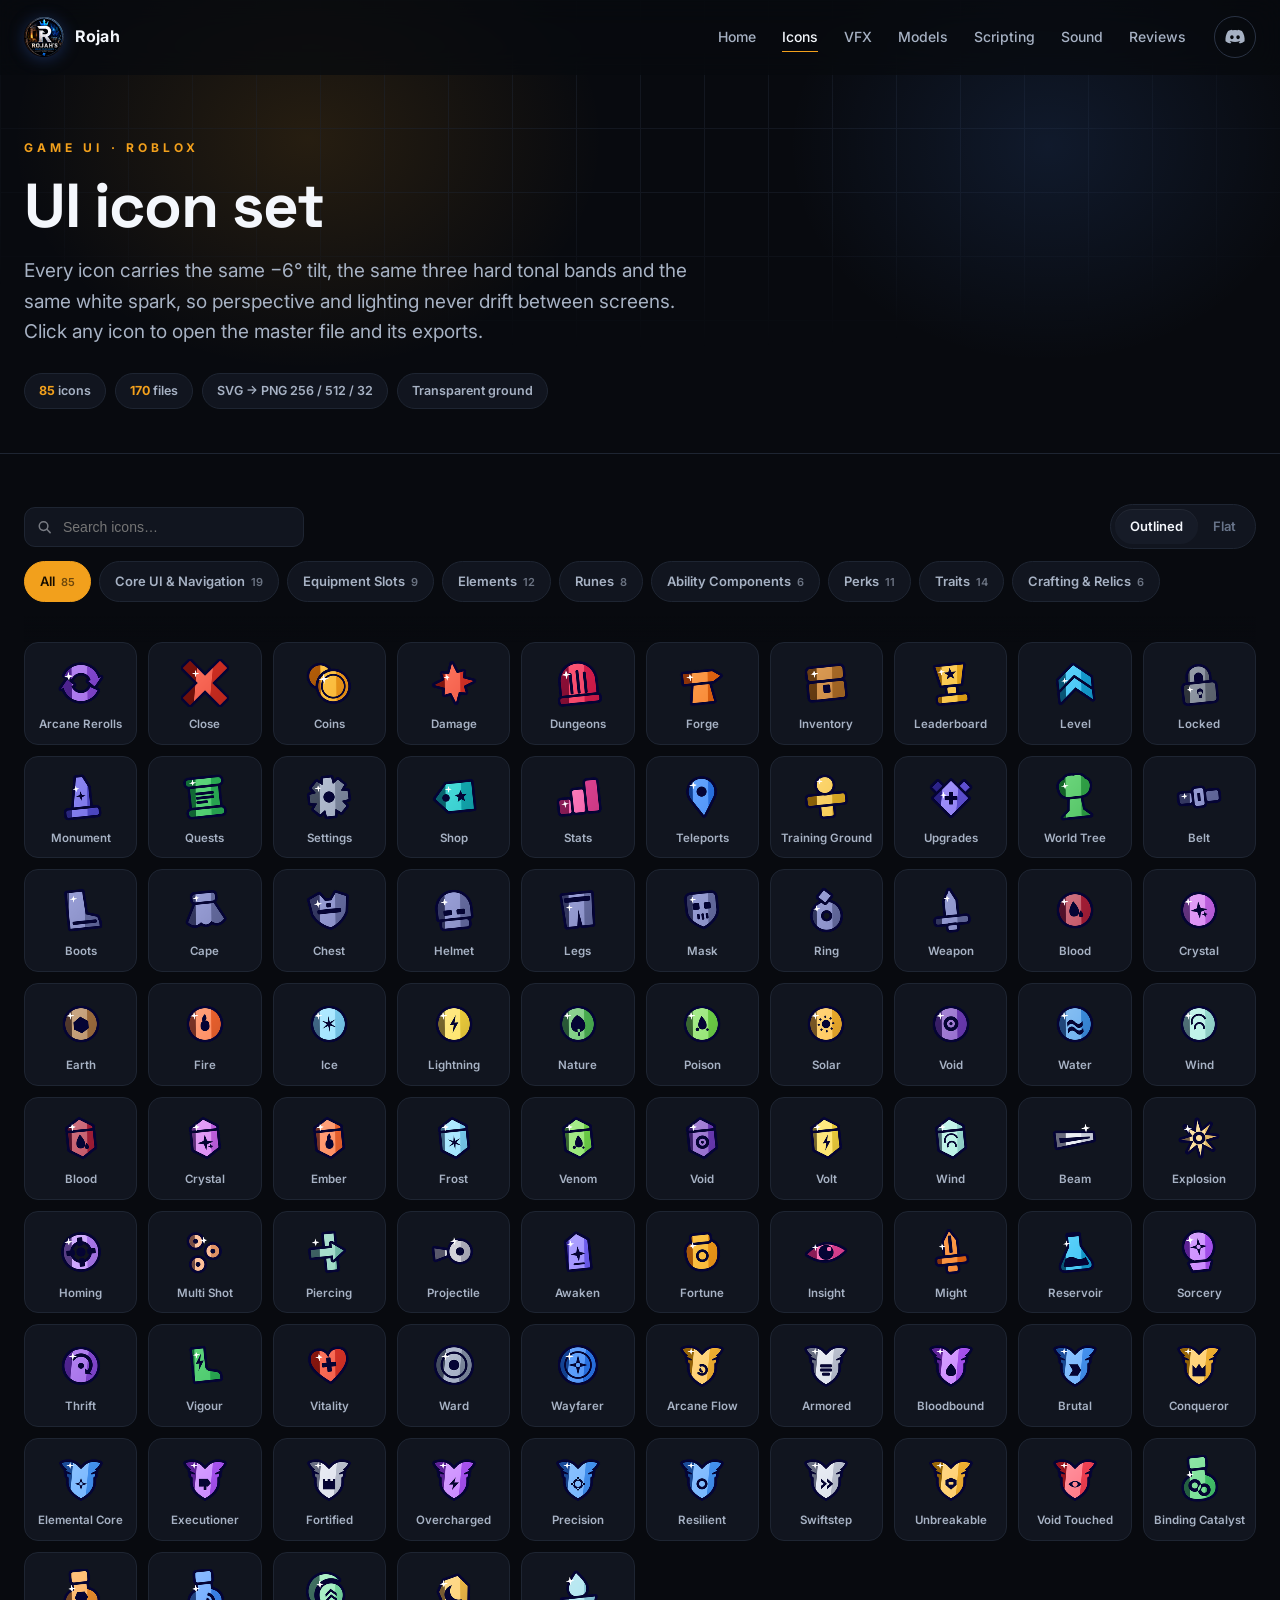
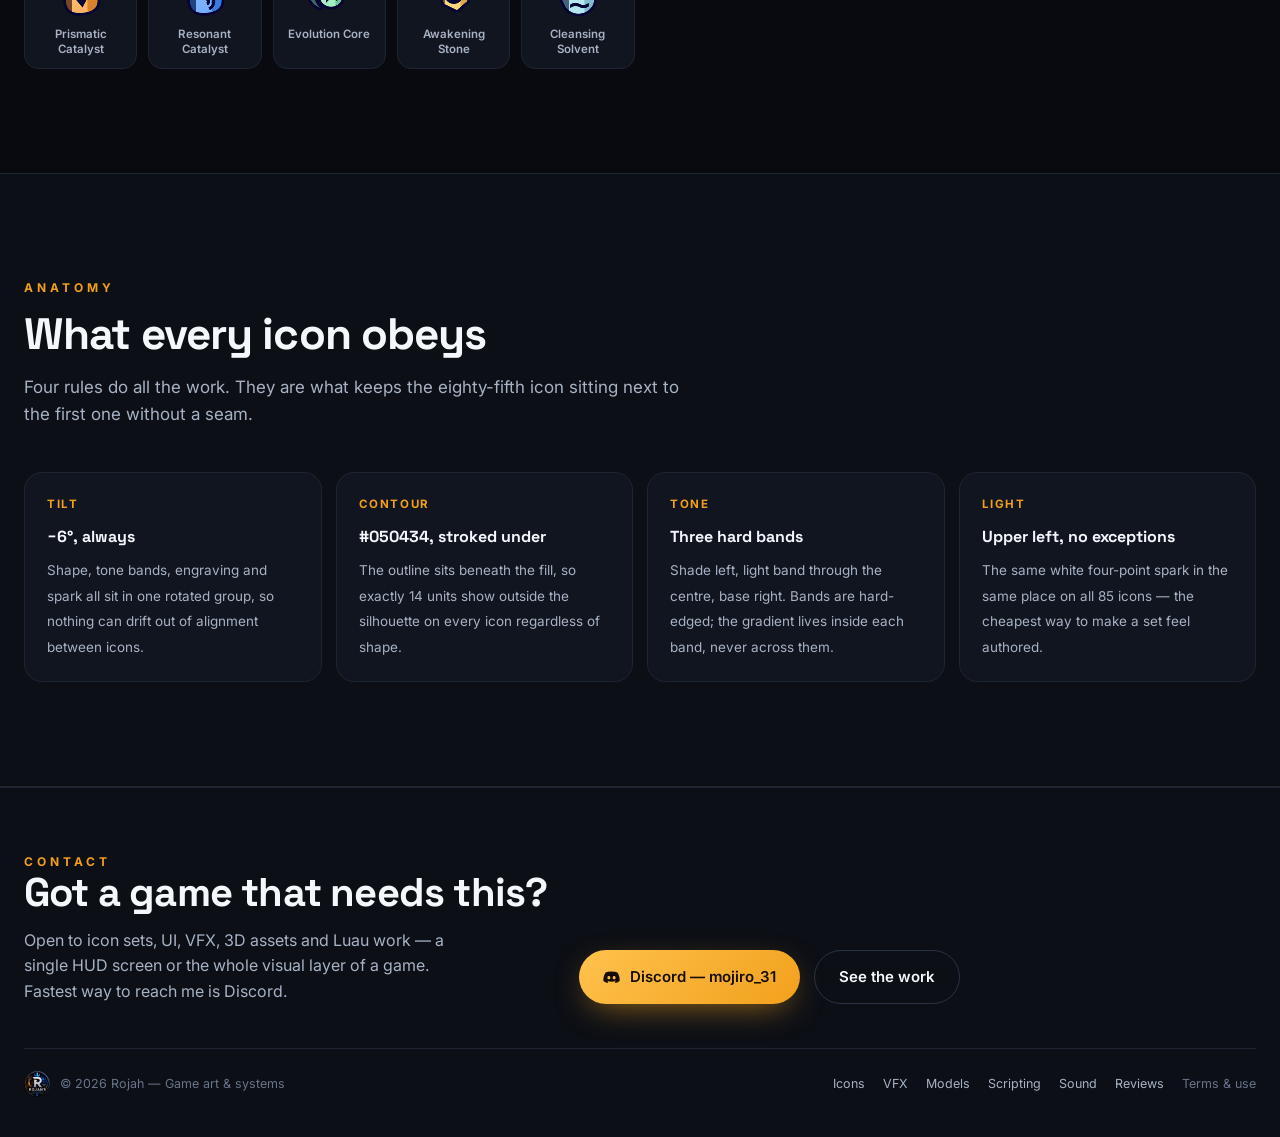
==== icons.html @ 3797b139 "Portfolio site: icons, sound, VFX/models/scripting, reviews, terms" ====
<!doctype html>
<html lang="en">
<head>
<meta charset="utf-8">
<meta name="viewport" content="width=device-width,initial-scale=1">
<title>UI icon set — Rojah</title>
<meta name="description" content="85 game UI icons in one visual language: 8 categories, Outlined and Flat variants, vector masters and PNG exports.">
<meta property="og:title" content="UI icon set — Rojah">
<meta property="og:description" content="85 game UI icons in one visual language: 8 categories, Outlined and Flat variants, vector masters and PNG exports.">
<meta property="og:image" content="assets/og.png">
<link rel="icon" href="favicon.png">
<link rel="preconnect" href="https://fonts.googleapis.com">
<link rel="preconnect" href="https://fonts.gstatic.com" crossorigin>
<link href="https://fonts.googleapis.com/css2?family=Space+Grotesk:wght@500;700&family=Inter:wght@400;500;600;700&display=swap" rel="stylesheet">
<link rel="stylesheet" href="css/style.css">
</head>
<body>
<a class="skip" href="#main">Skip to content</a>
<nav class="nav" id="nav">
  <div class="wrap">
    <a class="brand" href="index.html"><span class="mk"><img src="assets/brand-sm.png" alt="" draggable="false"></span> Rojah</a>
    <div class="navlinks"><a href="index.html">Home</a><a href="icons.html" class=on>Icons</a><a href="vfx.html">VFX</a><a href="models.html">Models</a><a href="scripting.html">Scripting</a><a href="sounds.html">Sound</a><a href="reviews.html">Reviews</a></div>
    <button class="navcta dsc" data-copy="mojiro_31" data-tip="Add me on Discord — mojiro_31"
      aria-label="Add me on Discord, opens instructions"><svg viewBox="0 0 24 24" fill="currentColor" aria-hidden="true"><path d="M20.3 4.9A19 19 0 0 0 15.6 3.4l-.2.4a17.6 17.6 0 0 0-6.7 0l-.3-.4A19 19 0 0 0 3.7 4.9C1 9 .3 13 .6 17a19.2 19.2 0 0 0 5.8 2.9l1.2-1.9a12.4 12.4 0 0 1-1.9-.9l.5-.4a13.7 13.7 0 0 0 11.7 0l.5.4a12.4 12.4 0 0 1-2 .9l1.3 1.9a19.1 19.1 0 0 0 5.8-2.9c.4-4.7-.7-8.6-3.2-12.1ZM8.3 14.6c-1.1 0-2.1-1-2.1-2.3s.9-2.3 2.1-2.3c1.2 0 2.1 1 2.1 2.3s-.9 2.3-2.1 2.3Zm7.4 0c-1.2 0-2.1-1-2.1-2.3s.9-2.3 2.1-2.3 2.1 1 2.1 2.3-.9 2.3-2.1 2.3Z"/></svg></button>
  </div>
</nav>
<main id="main">

<header class="pagehead">
  <div class="gridlines"></div>
  <div class="wrap">
    <div class="eyebrow">Game UI · Roblox</div>
    <h1>UI icon set</h1>
    <p class="lede">Every icon carries the same −6° tilt, the same three hard tonal bands and the same
      white spark, so perspective and lighting never drift between screens. Click any icon to open the
      master file and its exports.</p>
    <div class="pills">
      <span><b>85</b> icons</span><span><b>170</b> files</span><span>SVG → PNG 256 / 512 / 32</span>
      <span>Transparent ground</span>
    </div>
  </div>
</header>

<section style="padding-top:34px">
  <div class="wrap">
    <div class="toolbar">
      <div class="tbtop">
        <div class="search">
          <svg width="15" height="15" viewBox="0 0 16 16" fill="none"><circle cx="7" cy="7" r="4.6" stroke="currentColor" stroke-width="1.6"/><path d="M10.5 10.5 14 14" stroke="currentColor" stroke-width="1.6" stroke-linecap="round"/></svg>
          <input id="q" type="search" placeholder="Search icons…" autocomplete="off">
        </div>
        <div class="seg">
          <button data-v="Outlined" class="on">Outlined</button>
          <button data-v="Flat">Flat</button>
        </div>
      </div>
      <div class="chips" id="chips"></div>
    </div>
    <div class="grid" id="grid"></div>
    <div class="empty" id="empty" hidden>Nothing matches that search.</div>
  </div>
</section>

<section style="background:var(--bg-2);border-block:1px solid var(--line)">
  <div class="wrap">
    <div class="sechead reveal">
      <div class="eyebrow">Anatomy</div>
      <h2>What every icon obeys</h2>
      <p>Four rules do all the work. They are what keeps the eighty-fifth icon sitting next to the first
        one without a seam.</p>
    </div>
    <div class="rules reveal" style="grid-template-columns:repeat(4,1fr)">
        <div class="rule"><u>Tilt</u><b>−6°, always</b><span>Shape, tone bands, engraving and spark all sit in one rotated group, so nothing can drift out of alignment between icons.</span></div>
        <div class="rule"><u>Contour</u><b>#050434, stroked under</b><span>The outline sits beneath the fill, so exactly 14 units show outside the silhouette on every icon regardless of shape.</span></div>
        <div class="rule"><u>Tone</u><b>Three hard bands</b><span>Shade left, light band through the centre, base right. Bands are hard-edged; the gradient lives inside each band, never across them.</span></div>
        <div class="rule"><u>Light</u><b>Upper left, no exceptions</b><span>The same white four-point spark in the same place on all 85 icons — the cheapest way to make a set feel authored.</span></div>
      </div>
    </div>
  </div>
</section>
<div class="modal" id="modal">
  <div class="veil" data-close></div>
  <div class="card" id="card"></div>
</div>
</main>
<footer id="contact">
  <div class="wrap">
    <div class="fgrid">
      <div>
        <div class="eyebrow">Contact</div>
        <h2>Got a game that needs this?</h2>
        <p>Open to icon sets, UI, VFX, 3D assets and Luau work — a single HUD screen or the whole
          visual layer of a game. Fastest way to reach me is Discord.</p>
      </div>
      <div class="cta" style="margin:0">
        <button class="btn btn-primary" data-copy="mojiro_31">
          <svg width="17" height="17" viewBox="0 0 24 24" fill="currentColor"><path d="M20.3 4.9A19 19 0 0 0 15.6 3.4l-.2.4a17.6 17.6 0 0 0-6.7 0l-.3-.4A19 19 0 0 0 3.7 4.9C1 9 .3 13 .6 17a19.2 19.2 0 0 0 5.8 2.9l1.2-1.9a12.4 12.4 0 0 1-1.9-.9l.5-.4a13.7 13.7 0 0 0 11.7 0l.5.4a12.4 12.4 0 0 1-2 .9l1.3 1.9a19.1 19.1 0 0 0 5.8-2.9c.4-4.7-.7-8.6-3.2-12.1ZM8.3 14.6c-1.1 0-2.1-1-2.1-2.3s.9-2.3 2.1-2.3c1.2 0 2.1 1 2.1 2.3s-.9 2.3-2.1 2.3Zm7.4 0c-1.2 0-2.1-1-2.1-2.3s.9-2.3 2.1-2.3 2.1 1 2.1 2.3-.9 2.3-2.1 2.3Z"/></svg>
          Discord — mojiro_31</button>
        <a class="btn btn-ghost" href="index.html#work">See the work</a>
      </div>
    </div>
    <div class="fine">
      <span class="fmark"><img src="assets/brand-sm.png" alt="" draggable="false">© 2026 Rojah — Game art &amp; systems</span>
      <span class="flinks">
        <a href="icons.html">Icons</a>
        <a href="vfx.html">VFX</a>
        <a href="models.html">Models</a>
        <a href="scripting.html">Scripting</a>
        <a href="sounds.html">Sound</a>
        <a href="reviews.html">Reviews</a>
        <a href="terms.html">Terms &amp; use</a>
      </span>
    </div>
  </div>
</footer>
<div class="modal" id="dsmodal">
  <div class="veil" data-dsclose></div>
  <div class="card ds">
    <button class="x" data-dsclose aria-label="Close">
      <svg width="13" height="13" viewBox="0 0 14 14"><path d="M1 1l12 12M13 1L1 13" stroke="currentColor" stroke-width="1.8" stroke-linecap="round"/></svg>
    </button>
    <div class="dsbody">
      <div class="dshead">
        <span class="dsmark"><svg viewBox="0 0 24 24" fill="currentColor" aria-hidden="true"><path d="M20.3 4.9A19 19 0 0 0 15.6 3.4l-.2.4a17.6 17.6 0 0 0-6.7 0l-.3-.4A19 19 0 0 0 3.7 4.9C1 9 .3 13 .6 17a19.2 19.2 0 0 0 5.8 2.9l1.2-1.9a12.4 12.4 0 0 1-1.9-.9l.5-.4a13.7 13.7 0 0 0 11.7 0l.5.4a12.4 12.4 0 0 1-2 .9l1.3 1.9a19.1 19.1 0 0 0 5.8-2.9c.4-4.7-.7-8.6-3.2-12.1ZM8.3 14.6c-1.1 0-2.1-1-2.1-2.3s.9-2.3 2.1-2.3c1.2 0 2.1 1 2.1 2.3s-.9 2.3-2.1 2.3Zm7.4 0c-1.2 0-2.1-1-2.1-2.3s.9-2.3 2.1-2.3 2.1 1 2.1 2.3-.9 2.3-2.1 2.3Z"/></svg></span>
        <div>
          <h3>Add me on Discord</h3>
          <p>Fastest way to reach me. I read messages daily and usually reply the same day.</p>
        </div>
      </div>

      <div class="dstag">
        <span>my tag</span>
        <code>mojiro_31</code>
        <button class="dscopy" data-tagcopy="mojiro_31">Copy</button>
      </div>

      <ol class="dssteps">
        <li><b>Open Discord</b> — the app, or <span class="mono">discord.com</span> in a browser.</li>
        <li>Go to <b>Home → Friends</b> and press the <b>Add Friend</b> button.</li>
        <li>Paste <span class="mono">mojiro_31</span> into the field and send the request.</li>
        <li>Write straight away what you need — one screen, a full icon set, VFX, models or code.
          Reference images and a rough deadline help me answer with a real price.</li>
      </ol>

      <p class="dsnote"><b>On a phone:</b> Discord app → <b>Friends</b> tab → <b>+</b> in the top
        right → <b>Add by username</b> → paste the tag.</p>
      <p class="dsnote">No account? Discord is free — sign up at
        <span class="mono">discord.com</span>, then follow the steps above.</p>
    </div>
  </div>
</div>
<script src="js/build.js"></script>
<script src="js/app.js"></script>
</body>
</html>
---- css/style.css ----
/* Portfolio — game UI, icon systems, audio */
:root{
  --bg:#080A0F; --bg-2:#0C0F16; --panel:#11151F; --panel-2:#161B27;
  --line:#1E2532; --line-2:#2A3344;
  --ink:#F4F7FC; --ink-2:#A7B2C4; --ink-3:#68748A;
  --gold:#F2A01C; --navy:#050434; --blue:#4C8DFF;
  --r:18px; --maxw:1280px;
  --ease:cubic-bezier(.22,.61,.36,1);
}
*{margin:0;padding:0;box-sizing:border-box}
[hidden]{display:none!important}
html{scroll-behavior:smooth;scroll-padding-top:94px}
body{
  background:var(--bg);color:var(--ink);
  font-family:Inter,-apple-system,BlinkMacSystemFont,"Segoe UI",Roboto,sans-serif;
  font-size:16px;line-height:1.6;-webkit-font-smoothing:antialiased;overflow-x:hidden;
}
h1,h2,h3,.display{font-family:"Space Grotesk",Inter,sans-serif;letter-spacing:-.02em;line-height:1.05;font-weight:700}
a{color:inherit;text-decoration:none}
img{display:block;max-width:100%}
button{font:inherit;color:inherit;background:none;border:none;cursor:pointer}
:focus{outline:none}
:focus-visible{outline:2px solid var(--gold);outline-offset:3px}
.wrap{width:min(var(--maxw),calc(100% - 48px));margin-inline:auto}
.skip{position:absolute;left:-9999px;top:0;z-index:200;background:var(--gold);color:#160D00;
  font-weight:700;font-size:14px;padding:12px 20px;border-radius:0 0 12px 0}
.skip:focus{left:0}
.eyebrow{font-size:12px;letter-spacing:.34em;text-transform:uppercase;color:var(--gold);font-weight:700}

/* ---------- nav ---------- */
.nav{position:fixed;inset:0 0 auto;z-index:60;backdrop-filter:blur(14px);
  background:rgba(8,10,15,.72);border-bottom:1px solid transparent;transition:border-color .3s,background .3s}
.nav.stuck{border-bottom-color:var(--line);background:rgba(8,10,15,.9)}
.nav .wrap{display:flex;align-items:center;gap:28px;height:74px}
.brand{display:flex;align-items:center;gap:11px;font-weight:700;letter-spacing:-.01em}
.brand .mk{width:40px;height:40px;display:grid;place-items:center;flex:0 0 auto}
.brand .mk img{width:40px;height:40px;filter:drop-shadow(0 2px 8px rgba(60,120,255,.28))}
.brand{font-size:16px;letter-spacing:.01em}
.navlinks{display:flex;gap:26px;margin-left:auto;font-size:14px;color:var(--ink-2);font-weight:500}
.navlinks a{position:relative;padding:4px 0;transition:color .2s}
.navlinks a:hover{color:var(--ink)}
.navlinks a:after{content:"";position:absolute;left:0;right:100%;bottom:0;height:1.5px;background:var(--gold);transition:right .28s var(--ease)}
.navlinks a:hover:after{right:0}
.navcta{font-size:13px;font-weight:600;padding:9px 16px;border:1px solid var(--line-2);border-radius:999px;
  transition:border-color .25s,background .25s,transform .25s}
.navcta:hover{border-color:var(--gold);background:rgba(242,160,28,.09);transform:translateY(-1px)}

/* ---------- hero ---------- */
.hero{position:relative;padding:156px 0 96px;overflow:hidden}
.hero:before{content:"";position:absolute;left:-10%;top:-30%;width:900px;height:760px;pointer-events:none;
  background:radial-gradient(closest-side,rgba(242,160,28,.15),transparent 72%)}
.hero:after{content:"";position:absolute;right:-12%;top:-24%;width:820px;height:700px;pointer-events:none;
  background:radial-gradient(closest-side,rgba(76,141,255,.14),transparent 72%)}
.gridlines{position:absolute;inset:0;pointer-events:none;opacity:.5;
  background-image:linear-gradient(var(--line) 1px,transparent 1px),linear-gradient(90deg,var(--line) 1px,transparent 1px);
  background-size:64px 64px;
  mask-image:radial-gradient(ellipse 90% 60% at 50% 30%,#000 20%,transparent 78%);
  -webkit-mask-image:radial-gradient(ellipse 90% 60% at 50% 30%,#000 20%,transparent 78%)}
.hero .wrap{position:relative;display:grid;grid-template-columns:minmax(0,1.05fr) minmax(0,.95fr);gap:56px;align-items:center}
.hero h1{font-size:clamp(42px,6.2vw,80px);margin:20px 0 22px}
.hero h1 em{font-style:normal;color:var(--gold)}
.lede{font-size:19px;color:var(--ink-2);max-width:56ch}
.cta{display:flex;gap:14px;margin-top:34px;flex-wrap:wrap}
.hero .cta{margin-top:38px;justify-content:center}
.ctarow{align-items:center;gap:24px;flex-wrap:nowrap}
.hr{flex:1 1 auto;min-width:0;height:1px;
  background:linear-gradient(90deg,transparent,var(--line-2) 88%)}
.hr + .btn + .hr{background:linear-gradient(90deg,var(--line-2) 12%,transparent)}
.avail{margin-top:18px;text-align:center;font-size:13px;letter-spacing:.05em;color:var(--ink-3)}
.avail b{color:var(--ink-2);font-weight:600}
.hero .cta .btn{font-size:18px;padding:19px 36px;gap:12px;border-radius:999px}
.hero .cta .btn svg{width:17px;height:17px}
.hero .cta .btn-primary{box-shadow:0 14px 44px -14px rgba(242,160,28,.8)}
.hero .cta .btn-primary:hover{box-shadow:0 20px 54px -14px rgba(242,160,28,.95)}
.btn{display:inline-flex;align-items:center;gap:10px;padding:14px 24px;border-radius:999px;font-weight:600;font-size:15px;
  transition:transform .25s var(--ease),box-shadow .25s,background .25s,border-color .25s}
.btn-primary{background:linear-gradient(135deg,#FFC24D,var(--gold));color:#160D00;box-shadow:0 10px 34px -12px rgba(242,160,28,.75)}
.btn-primary:hover{transform:translateY(-2px);box-shadow:0 16px 42px -12px rgba(242,160,28,.9)}
.btn-ghost{border:1px solid var(--line-2);color:var(--ink)}
.btn-ghost:hover{border-color:var(--ink-3);transform:translateY(-2px);background:rgba(255,255,255,.03)}

/* hero marquee */
.reel{position:absolute;top:-156px;bottom:-72px;right:0;width:min(47%,620px);min-width:0;
  display:grid;grid-template-columns:repeat(3,minmax(0,1fr));gap:16px;overflow:hidden;
  mask-image:linear-gradient(#0000,#000 16%,#000 84%,#0000);
  -webkit-mask-image:linear-gradient(#0000,#000 16%,#000 84%,#0000)}
.reel-col{display:flex;flex-direction:column;gap:16px;min-width:0;animation:drift 46s linear infinite}
.reel-col:nth-child(2){animation-duration:58s;animation-direction:reverse}
.reel-col:nth-child(3){animation-duration:52s}
@keyframes drift{to{transform:translateY(-50%)}}
.reel-cell{flex:0 0 auto;aspect-ratio:1;min-width:0;display:grid;place-items:center;border:1px solid var(--line);
  border-radius:20px;background:linear-gradient(160deg,var(--panel),#0D1119);position:relative;overflow:hidden}
.reel-cell:before{content:"";position:absolute;inset:0;opacity:.5;
  background:radial-gradient(closest-side at 30% 25%,var(--c,#fff0),transparent 70%)}
.reel-cell img,.reel-cell canvas{width:58%;height:auto;position:relative;pointer-events:none}
@media (prefers-reduced-motion:reduce){.reel-col{animation:none}}

/* ---------- stats ---------- */
.stats{display:grid;grid-template-columns:repeat(4,1fr);gap:1px;background:var(--line);
  border:1px solid var(--line);border-radius:var(--r);overflow:hidden;margin-top:76px}
.stat{background:var(--bg-2);padding:26px 24px;transition:background .25s}
.stat b{display:block;font-family:"Space Grotesk",sans-serif;font-size:38px;font-weight:700;letter-spacing:-.03em}
.stat span{font-size:12.5px;color:var(--ink-3);letter-spacing:.11em;text-transform:uppercase;font-weight:600}
.stats.disc{grid-template-columns:repeat(5,1fr)}
.stats.disc .stat b{font-size:19px;letter-spacing:-.01em;margin-bottom:7px}
.stats.disc .stat span{letter-spacing:.09em}
.stats.disc a.stat:hover{background:var(--panel-2)}
.stats.disc a.stat:hover b{color:var(--gold)}

/* ---------- sections ---------- */
section{padding:104px 0;position:relative}
.sechead{max-width:660px;margin-bottom:44px}
.sechead h2{font-size:clamp(30px,3.6vw,44px);margin:14px 0 16px}
.sechead p{color:var(--ink-2);font-size:17px}

/* ---------- toolbar ---------- */
.toolbar{position:sticky;top:74px;z-index:40;display:flex;flex-direction:column;gap:12px;
  padding:16px 0 14px;background:var(--bg);margin-bottom:26px}
.toolbar:after{content:"";position:absolute;left:0;right:0;top:100%;height:26px;pointer-events:none;
  background:linear-gradient(var(--bg),transparent)}
.tbtop{display:flex;gap:14px;align-items:center}
.search{position:relative;flex:0 1 280px}
.search input{width:100%;padding:11px 14px 11px 38px;border-radius:11px;background:var(--panel);
  border:1px solid var(--line);color:var(--ink);font-size:14px;transition:border-color .2s}
.search input:focus{outline:none;border-color:var(--gold)}
.search svg{position:absolute;left:13px;top:50%;transform:translateY(-50%);opacity:.45}
.chips{display:flex;gap:8px;flex-wrap:wrap}
.chip{font-size:13px;font-weight:600;padding:9px 15px;border-radius:999px;border:1px solid var(--line);
  color:var(--ink-2);background:var(--panel);transition:all .2s}
.chip:hover{border-color:var(--line-2);color:var(--ink)}
.chip.on{background:var(--gold);border-color:var(--gold);color:#160D00}
.chip i{font-style:normal;opacity:.6;margin-left:6px;font-size:11px}
.seg{margin-left:auto;display:flex;padding:4px;background:var(--panel);border:1px solid var(--line);border-radius:999px}
.seg button{font-size:13px;font-weight:600;padding:7px 15px;border-radius:999px;color:var(--ink-3);transition:all .2s}
.seg button.on{background:var(--panel-2);color:var(--ink);box-shadow:0 1px 0 rgba(255,255,255,.05) inset}

/* ---------- icon grid ---------- */
.grid{display:grid;grid-template-columns:repeat(auto-fill,minmax(104px,1fr));gap:11px}
.cell{min-width:0}
.cell{position:relative;border:1px solid var(--line);border-radius:14px;background:var(--panel);
  padding:16px 8px 12px;display:flex;flex-direction:column;align-items:center;gap:10px;cursor:pointer;
  transition:transform .3s var(--ease),border-color .3s,background .3s;
  opacity:0;transform:translateY(14px)}
.cell.in{opacity:1;transform:none}
.cell:before{content:"";position:absolute;inset:0;border-radius:inherit;opacity:0;transition:opacity .35s;
  background:radial-gradient(closest-side at 50% 34%,var(--c),transparent 72%)}
.cell:hover{transform:translateY(-5px);border-color:var(--line-2);background:var(--panel-2)}
.cell:hover:before{opacity:.19}
.cell img,.cell canvas{width:48px;height:48px;position:relative;transition:transform .35s var(--ease)}
.cell:hover img,.cell:hover canvas{transform:scale(1.09)}
.cell span{position:relative;font-size:11.5px;font-weight:600;color:var(--ink-2);text-align:center;line-height:1.28}
.empty{padding:60px 0;text-align:center;color:var(--ink-3)}

/* ---------- modal ---------- */
.modal{position:fixed;inset:0;z-index:90;display:none;place-items:center;padding:24px}
.modal.open{display:grid}
.modal .veil{position:absolute;inset:0;background:rgba(4,6,10,.82);backdrop-filter:blur(8px);animation:fade .25s}
.card{position:relative;width:min(720px,100%);background:var(--bg-2);border:1px solid var(--line-2);
  border-radius:24px;overflow:hidden;animation:pop .32s var(--ease)}
@keyframes fade{from{opacity:0}}
@keyframes pop{from{opacity:0;transform:translateY(16px) scale(.97)}}
.card .top{display:grid;grid-template-columns:250px 1fr;gap:26px;padding:30px}
.stage{position:relative;aspect-ratio:1;border-radius:18px;border:1px solid var(--line);
  background:linear-gradient(160deg,var(--panel),#0A0D14);display:grid;place-items:center;overflow:hidden}
.stage:before{content:"";position:absolute;inset:0;opacity:.22;background:radial-gradient(closest-side,var(--c),transparent 72%)}
.stage img{width:70%;height:auto;position:relative}
.stage canvas{width:216px;max-width:92%;height:auto;position:relative}
.card h3{font-size:27px;margin-bottom:6px}
.card .cat{font-size:13px;color:var(--gold);font-weight:600;letter-spacing:.05em;text-transform:uppercase}
.meta{display:flex;flex-wrap:wrap;gap:8px;margin:20px 0 22px}
.meta em{font-style:normal;font-size:12px;font-weight:600;color:var(--ink-2);background:var(--panel);
  border:1px solid var(--line);border-radius:999px;padding:6px 12px;display:inline-flex;align-items:center;gap:7px}
.swatch{width:11px;height:11px;border-radius:3px;background:var(--c)}
.dl{display:flex;gap:9px;flex-wrap:wrap}
.dl a{font-size:12.5px;font-weight:600;padding:9px 14px;border-radius:10px;border:1px solid var(--line-2);transition:.2s}
.dl a:hover{border-color:var(--gold);color:var(--gold)}
.card .bar{display:flex;align-items:center;gap:10px;padding:14px 30px;border-top:1px solid var(--line);color:var(--ink-3);font-size:12.5px}
.card .bar .sp{margin-left:auto;display:flex;gap:8px}
.nb{width:32px;height:32px;border-radius:9px;border:1px solid var(--line-2);display:grid;place-items:center;transition:.2s}
.nb:hover{border-color:var(--gold);color:var(--gold)}
.x{position:absolute;top:16px;right:16px;width:34px;height:34px;border-radius:10px;background:rgba(255,255,255,.05);
  display:grid;place-items:center;z-index:3;transition:.2s}
.x:hover{background:rgba(255,255,255,.12)}

/* ---------- sound ---------- */
.sounds{display:grid;grid-template-columns:repeat(auto-fit,minmax(280px,1fr));gap:16px}
.snd{border:1px solid var(--line);border-radius:var(--r);background:var(--panel);padding:22px;
  display:flex;flex-direction:column;gap:16px;transition:border-color .3s,transform .3s var(--ease)}
.snd:hover{border-color:var(--line-2);transform:translateY(-3px)}
.snd.playing{border-color:var(--gold)}
.snd .hd{display:flex;align-items:center;gap:13px}
.play{width:44px;height:44px;border-radius:50%;flex:0 0 auto;display:grid;place-items:center;
  background:linear-gradient(135deg,#FFC24D,var(--gold));color:#160D00;
  transition:transform .2s var(--ease),box-shadow .3s}
.play:hover{transform:scale(1.07)}
.play svg{transition:transform .18s var(--ease)}
.play.is-playing{box-shadow:0 0 0 4px rgba(242,160,28,.18)}
.play.is-playing svg{transform:scale(1.05)}
.snd.playing .play{animation:beat 2.4s ease-in-out infinite}
@keyframes beat{0%,100%{box-shadow:0 0 0 4px rgba(242,160,28,.18)}50%{box-shadow:0 0 0 9px rgba(242,160,28,.07)}}
.snd h4{font-size:16px;font-family:"Space Grotesk",sans-serif;font-weight:700}
.snd .sub{font-size:12.5px;color:var(--ink-3)}
.viz{display:flex;align-items:flex-end;gap:3px;height:52px}
.viz i{flex:1;background:linear-gradient(180deg,var(--gold),#8A4A05);border-radius:2px;height:20%;
  transition:height .09s linear;opacity:.32}
.snd.playing .viz i{opacity:1}
.snd p{font-size:13.5px;color:var(--ink-2)}
.snd .fine{font-size:12px;color:var(--ink-3);display:flex;gap:12px}

/* ---------- system ---------- */



.rules{display:grid;grid-template-columns:repeat(2,1fr);gap:14px}
.rule{border:1px solid var(--line);border-radius:var(--r);background:var(--panel);padding:22px}
.rule b{display:block;font-family:"Space Grotesk",sans-serif;font-size:16px;margin-bottom:7px}
.rule span{font-size:13.5px;color:var(--ink-2)}
.rule u{display:block;text-decoration:none;font-size:11.5px;letter-spacing:.14em;text-transform:uppercase;
  color:var(--gold);font-weight:700;margin-bottom:11px}

/* ---------- discord ---------- */
.dc{display:grid;grid-template-columns:minmax(0,1fr) minmax(0,380px);gap:32px;align-items:center}
.dcgrid{display:grid;grid-template-columns:repeat(auto-fit,minmax(120px,1fr));gap:13px}
.dcroles{border:1px solid var(--line);border-radius:var(--r);background:#2B2D31;padding:18px}
.dcrow{display:flex;align-items:center;gap:11px;padding:7px 9px;border-radius:9px}
.dcrow:hover{background:rgba(255,255,255,.04)}
.dcav{width:26px;height:26px;border-radius:50%;background:linear-gradient(135deg,#5865F2,#8A5CF6);flex:0 0 auto}
.dcrow b{font-size:14px;font-weight:600}
.dcrow img{width:19px;height:19px;margin-left:2px}

/* ---------- footer ---------- */
footer{border-top:1px solid var(--line);padding:64px 0 40px;background:var(--bg-2)}
.fgrid{display:flex;gap:32px;align-items:flex-end;flex-wrap:wrap}
footer h2{font-size:clamp(28px,3.4vw,40px);margin-bottom:14px}
footer p{color:var(--ink-2);max-width:46ch}
.fine{margin-top:44px;padding-top:22px;border-top:1px solid var(--line);display:flex;justify-content:space-between;
  color:var(--ink-3);font-size:12.5px;flex-wrap:wrap;gap:10px}

.reveal{opacity:0;transform:translateY(20px);transition:opacity .7s var(--ease),transform .7s var(--ease)}
.reveal.in{opacity:1;transform:none}

@media (max-width:980px){
  .hero{padding:120px 0 72px}
  .hero .wrap{grid-template-columns:1fr}
  .reel{position:static;width:auto;height:360px;inset:auto;order:-1}
  .stats.disc{grid-template-columns:repeat(2,1fr)}
  .stats{grid-template-columns:repeat(2,1fr)}
  .dc{grid-template-columns:1fr}
  .card .top{grid-template-columns:1fr}
  .stage{max-width:260px;margin-inline:auto}
}
@media (max-width:820px){
  .nav .wrap{flex-wrap:wrap;height:auto;padding-block:10px;gap:12px 18px}
  .navlinks{order:3;flex:1 1 100%;margin-left:0;overflow-x:auto;gap:20px;padding-bottom:2px;
    scrollbar-width:none}
  .navlinks::-webkit-scrollbar{display:none}
  .navcta{margin-left:auto;font-size:12px;padding:8px 13px}
  html{scroll-padding-top:130px}
}
@media (max-width:620px){
  .rules{grid-template-columns:1fr}
  .grid{grid-template-columns:repeat(auto-fill,minmax(88px,1fr))}
  .cell img,.cell canvas{width:44px;height:44px}
  .seg{margin-left:0}
  .search{flex:1 1 100%}
}

/* ---------- page header (inner pages) ---------- */
.pagehead{position:relative;padding:138px 0 44px;overflow:hidden;border-bottom:1px solid var(--line)}
.pagehead:before{content:"";position:absolute;left:-8%;top:-40%;width:820px;height:640px;pointer-events:none;
  background:radial-gradient(closest-side,rgba(242,160,28,.13),transparent 72%)}
.pagehead:after{content:"";position:absolute;right:-10%;top:-34%;width:720px;height:600px;pointer-events:none;
  background:radial-gradient(closest-side,rgba(76,141,255,.12),transparent 72%)}
.pagehead .wrap{position:relative}
.pagehead h1{font-size:clamp(36px,5vw,62px);margin:16px 0 18px}
.pills{display:flex;gap:9px;flex-wrap:wrap;margin-top:26px}
.pills span,.pills a{font-size:12.5px;font-weight:600;color:var(--ink-2);background:var(--panel);
  border:1px solid var(--line);border-radius:999px;padding:7px 14px;transition:.2s}
.pills b{color:var(--gold)}
.pills a:hover{border-color:var(--gold);color:var(--gold)}
.navlinks a.on{color:var(--ink)}
.navlinks a.on:after{right:0}

/* ---------- work cards (home) ---------- */
.work{display:grid;grid-template-columns:repeat(3,1fr);gap:18px}
.work-2{grid-template-columns:repeat(2,1fr);max-width:900px}
.wcard{border:1px solid var(--line);border-radius:22px;background:var(--panel);overflow:hidden;
  display:flex;flex-direction:column;transition:transform .35s var(--ease),border-color .3s,background .3s}
.wcard:hover{transform:translateY(-6px);border-color:var(--line-2);background:var(--panel-2)}
.wvis{height:196px;border-bottom:1px solid var(--line);position:relative;overflow:hidden;
  background:radial-gradient(120% 100% at 30% 0%,#151B27,#0A0D14);display:grid;place-items:center;padding:20px}
.wminis{display:grid;grid-template-columns:repeat(4,1fr);gap:12px;width:100%;max-width:250px}
.wminis img,.wminis canvas{width:100%;height:auto;transition:transform .4s var(--ease)}
.wcard:hover .wminis img,.wcard:hover .wminis canvas{transform:translateY(-3px) scale(1.06)}
.wvis-snd .wave{display:flex;align-items:center;gap:4px;height:96px;width:100%;max-width:250px}
.wvis-snd .wave i{flex:1;background:linear-gradient(180deg,var(--gold),#8A4A05);border-radius:3px;opacity:.85;
  animation:pulse 1.6s ease-in-out infinite}
@keyframes pulse{0%,100%{transform:scaleY(.4)}50%{transform:scaleY(1)}}
.wdc{display:flex;flex-direction:column;gap:9px;width:100%;max-width:230px}
.wdcrow{display:flex;align-items:center;gap:9px;font-size:13px;font-weight:600}
.wdcrow span{width:20px;height:20px;border-radius:50%;background:linear-gradient(135deg,#5865F2,#8A5CF6)}
.wdcrow img{width:17px;height:17px;margin-left:auto}
.wtxt{padding:24px}
.wtxt h3{font-size:22px;margin:9px 0 10px}
.wtxt p{font-size:14.5px;color:var(--ink-2)}
.more{display:inline-block;margin-top:16px;font-size:13.5px;font-weight:600;color:var(--gold)}

/* ---------- process steps ---------- */
.steps{display:grid;grid-template-columns:repeat(4,1fr);gap:14px}
.step{border:1px solid var(--line);border-radius:var(--r);background:var(--panel);padding:24px;position:relative}
.step u{display:block;text-decoration:none;font-family:"Space Grotesk",sans-serif;font-size:26px;
  color:var(--line-2);font-weight:700;margin-bottom:12px}
.step b{display:block;font-family:"Space Grotesk",sans-serif;font-size:16px;margin-bottom:8px}
.step span{font-size:13.5px;color:var(--ink-2)}
.cap{font-size:12.5px;color:var(--ink-3);margin-top:12px;text-align:center}

@media (max-width:980px){
  .work{grid-template-columns:1fr}
  .steps{grid-template-columns:repeat(2,1fr)}
  .rules[style]{grid-template-columns:repeat(2,1fr)!important}
}
@media (max-width:620px){
  .steps{grid-template-columns:1fr}
  .rules[style]{grid-template-columns:1fr!important}
  .pagehead{padding-top:110px}
}


/* ---------- artwork protection + toast ---------- */
img,canvas{-webkit-user-drag:none;user-select:none;-webkit-user-select:none;pointer-events:none;max-width:100%}
canvas.art{opacity:0;transition:opacity .35s var(--ease)}
canvas.art.lit{opacity:1}
.cell,.reel-cell,.stage,.wvis{-webkit-touch-callout:none}
.note{font-size:13px;color:var(--ink-3);border-left:2px solid var(--line-2);padding-left:12px;margin-top:4px}
button.navcta{cursor:pointer}
.navcta.dsc{width:42px;height:42px;padding:0;border-radius:50%;display:grid;place-items:center;position:relative}
.navcta.dsc svg{width:20px;height:20px;color:var(--ink-2);transition:color .2s}
.navcta.dsc:hover{background:rgba(88,101,242,.14);border-color:#5865F2}
.navcta.dsc:hover svg{color:#8b95ff}
[data-tip]:after{content:attr(data-tip);position:absolute;top:calc(100% + 11px);right:0;white-space:nowrap;
  background:var(--panel-2);border:1px solid var(--line-2);color:var(--ink-2);font-size:12.5px;font-weight:500;
  padding:8px 13px;border-radius:10px;pointer-events:none;opacity:0;transform:translateY(-4px);
  transition:opacity .2s,transform .2s var(--ease);box-shadow:0 12px 30px -14px #000}
[data-tip]:hover:after{opacity:1;transform:none}
[data-tip].tipped:after{border-color:var(--gold);color:var(--ink)}
.navcta.dsc.tipped{border-color:var(--gold);background:rgba(242,160,28,.12)}
.navcta.dsc.tipped svg{color:var(--gold)}
.tagbtn{display:inline-flex;align-items:center;gap:7px;cursor:pointer;vertical-align:middle;
  padding:5px 12px;border-radius:999px;border:1px solid var(--line);background:var(--panel);
  transition:border-color .2s,background .2s}
.tagbtn svg{width:15px;height:15px;color:#8b95ff}
.tagbtn b{font-size:13px;color:var(--ink-2);font-weight:600;letter-spacing:.02em}
.tagbtn:hover{border-color:#5865F2;background:rgba(88,101,242,.12)}
.tagbtn:hover b{color:var(--ink)}
.toast{position:fixed;left:50%;bottom:28px;transform:translate(-50%,16px);z-index:120;opacity:0;
  background:var(--panel-2);border:1px solid var(--line-2);color:var(--ink);font-size:13.5px;font-weight:600;
  padding:11px 20px;border-radius:999px;pointer-events:none;transition:opacity .25s,transform .25s var(--ease);
  box-shadow:0 14px 40px -16px #000}
.toast.show{opacity:1;transform:translate(-50%,0)}

.fmark{display:flex;align-items:center;gap:10px}
.fmark img{width:26px;height:26px;opacity:.9}


/* ---------- work pages ---------- */
.workgrid{display:grid;grid-template-columns:repeat(auto-fill,minmax(340px,1fr));gap:18px}
.wk{border:1px solid var(--line);border-radius:20px;background:var(--panel);overflow:hidden;
  transition:transform .35s var(--ease),border-color .3s}
.wk:hover{transform:translateY(-4px);border-color:var(--line-2)}
.wkmedia{position:relative;aspect-ratio:16/10;background:#0A0D14;cursor:pointer;overflow:hidden}
.wkmedia video,.wkmedia img{width:100%;height:100%;object-fit:cover}
.wkplay{position:absolute;left:50%;top:50%;transform:translate(-50%,-50%);width:52px;height:52px;
  border-radius:50%;display:grid;place-items:center;background:linear-gradient(135deg,#FFC24D,var(--gold));
  color:#160D00;transition:.25s var(--ease);box-shadow:0 10px 30px -10px rgba(0,0,0,.7)}
.wk:hover .wkplay{transform:translate(-50%,-50%) scale(1.08)}
.wk.is-playing .wkplay{opacity:0;pointer-events:none}
.wkcode{background:#0A0D14;border-bottom:1px solid var(--line);padding:20px;max-height:280px;overflow:auto}
.wkcode pre,.wvis-code pre{font:500 12.5px/1.65 ui-monospace,SFMono-Regular,Menlo,monospace;color:#B7C1D1;white-space:pre}
.wkcode .k{color:#C792EA;font-style:normal}.wkcode .s{color:#8BD49C;font-style:normal}
.wkcode .c{color:#5A6472;font-style:normal}.wkcode .n{color:#F2A01C;font-style:normal}
.wkbody{padding:22px}
.wkbody h3{font-size:19px;margin:8px 0 9px}
.wkbody p{font-size:14px;color:var(--ink-2)}
.wkmeta{display:flex;gap:7px;flex-wrap:wrap;margin-top:15px}
.wkmeta span{font-size:11.5px;font-weight:600;color:var(--ink-3);border:1px solid var(--line);
  border-radius:999px;padding:5px 11px}

/* empty state */
.blank{border:1px dashed var(--line-2);border-radius:22px;padding:64px 32px;text-align:center;
  display:flex;flex-direction:column;align-items:center;gap:10px;background:rgba(255,255,255,.012)}
.blank b{font-family:"Space Grotesk",sans-serif;font-size:19px}
.blank span{font-size:14px;color:var(--ink-3)}
.blankmark{width:54px;height:54px;border-radius:16px;margin-bottom:8px;
  background:radial-gradient(closest-side,rgba(242,160,28,.35),transparent 70%);
  border:1px solid var(--line-2)}

/* home card visuals for the new sections */
.wvis-vfx{position:relative;overflow:hidden;
  background:radial-gradient(130% 105% at 50% 112%,#2A1E52 0%,#171430 38%,#0A0D14 78%)}
.wvis-vfx .glow{position:absolute;left:50%;top:46%;width:190px;height:190px;margin:-95px 0 0 -95px;
  border-radius:50%;pointer-events:none;
  background:radial-gradient(closest-side,rgba(242,160,28,.22),rgba(140,110,255,.10) 55%,transparent 72%);
  animation:breathe 5.5s ease-in-out infinite}
.wvis-vfx .core{position:absolute;left:50%;top:46%;width:14px;height:14px;margin:-7px 0 0 -7px;border-radius:50%;
  background:radial-gradient(circle,#fff 0%,#FFDD9B 40%,rgba(242,160,28,0) 72%);
  box-shadow:0 0 26px 8px rgba(242,160,28,.42);animation:corepulse 3.2s ease-in-out infinite}
.wvis-vfx i{position:absolute;left:50%;top:46%;width:132px;height:132px;margin:-66px 0 0 -66px;border-radius:50%;
  border:1.5px solid rgba(242,160,28,.6);opacity:0;
  box-shadow:0 0 20px rgba(242,160,28,.16),inset 0 0 22px rgba(242,160,28,.10);
  animation:ripple 3.9s cubic-bezier(.16,.62,.3,1) infinite}
.wvis-vfx i:nth-child(4){animation-delay:1.3s;border-color:rgba(150,120,255,.55);
  box-shadow:0 0 20px rgba(150,120,255,.18),inset 0 0 22px rgba(150,120,255,.10)}
.wvis-vfx i:nth-child(5){animation-delay:2.6s;border-color:rgba(255,120,190,.45);
  box-shadow:0 0 20px rgba(255,120,190,.16),inset 0 0 22px rgba(255,120,190,.08)}
@keyframes ripple{0%{transform:scale(.14);opacity:0}14%{opacity:1}100%{transform:scale(1.18);opacity:0}}
@keyframes corepulse{0%,100%{transform:scale(1);opacity:.92}50%{transform:scale(1.3);opacity:1}}
@keyframes breathe{0%,100%{opacity:.7;transform:scale(.94)}50%{opacity:1;transform:scale(1.06)}}

.wvis-3d{position:relative;overflow:hidden;
  background:radial-gradient(120% 100% at 50% 8%,#1A2136 0%,#111726 42%,#0A0D14 82%)}
.wvis-3d:before{content:"";position:absolute;inset:0;pointer-events:none;opacity:.5;
  background-image:linear-gradient(rgba(120,150,220,.10) 1px,transparent 1px),
                   linear-gradient(90deg,rgba(120,150,220,.10) 1px,transparent 1px);
  background-size:26px 26px;
  mask-image:radial-gradient(closest-side at 50% 62%,#000,transparent 78%);
  -webkit-mask-image:radial-gradient(closest-side at 50% 62%,#000,transparent 78%)}
.wvis-3d .cube{width:150px;height:auto;position:relative;
  filter:drop-shadow(0 14px 26px rgba(0,0,0,.55)) drop-shadow(0 0 22px rgba(110,140,220,.18))}
.wvis-3d .cbody{transform-origin:50% 55%;animation:hover3d 5.6s ease-in-out infinite}
.wvis-3d .cshadow{animation:hovershadow 5.6s ease-in-out infinite}
@keyframes hover3d{0%,100%{transform:translateY(4px)}50%{transform:translateY(-7px)}}
@keyframes hovershadow{0%,100%{opacity:.85;transform:scaleX(1)}50%{opacity:.5;transform:scaleX(.86)}}
.wcard:hover .wvis-3d .cbody{animation-duration:3.4s}

.wip{font-style:normal;font-size:10px;letter-spacing:.12em;color:var(--ink-3);border:1px solid var(--line-2);
  border-radius:999px;padding:3px 8px;margin-left:8px;vertical-align:middle}
@media (prefers-reduced-motion:reduce){.wvis-vfx i,.wvis-vfx .core,.wvis-vfx .glow,
  .wvis-3d .cbody,.wvis-3d .cshadow{animation:none}}

.play.loading{opacity:.55;pointer-events:none}
.play.loading svg{animation:spin 1s linear infinite}


/* ---------- legal page ---------- */
.legal{max-width:760px}
.legal h2{font-size:20px;margin:38px 0 12px;color:var(--ink)}
.legal h2:first-child{margin-top:0}
.legal p{color:var(--ink-2);font-size:15.5px;margin-bottom:12px}
.legal ul{list-style:none;margin:4px 0 14px;padding:0}
.legal li{position:relative;color:var(--ink-2);font-size:15.5px;padding-left:22px;margin-bottom:9px}
.legal li:before{content:"";position:absolute;left:4px;top:10px;width:6px;height:6px;border-radius:2px;
  background:var(--gold);opacity:.75}
.legal b{color:var(--ink)}
.fineprint{margin-top:40px;padding-top:20px;border-top:1px solid var(--line);
  font-size:13px!important;color:var(--ink-3)!important}
.flinks{display:flex;gap:18px;flex-wrap:wrap;align-items:center}
.fine a{color:var(--ink-2);border-bottom:1px solid transparent;transition:.2s}
.fine a:hover{color:var(--gold);border-bottom-color:var(--gold)}
.flinks a:last-child{color:var(--ink-3)}


/* ---------- discord how-to dialog ---------- */
.card.ds{width:min(560px,100%)}
.dsbody{padding:32px 34px 30px}
.dshead{display:flex;gap:16px;align-items:flex-start;margin-bottom:24px}
.dsmark{flex:0 0 auto;width:46px;height:46px;border-radius:14px;display:grid;place-items:center;
  background:linear-gradient(140deg,#5865F2,#3b45c9);color:#fff}
.dsmark svg{width:24px;height:24px}
.dshead h3{font-size:23px;margin-bottom:6px}
.dshead p{font-size:14px;color:var(--ink-2)}
.dstag{display:flex;align-items:center;gap:12px;padding:14px 16px;border-radius:14px;
  background:var(--panel);border:1px solid var(--line-2);margin-bottom:24px}
.dstag > span{font-size:11px;letter-spacing:.14em;text-transform:uppercase;color:var(--ink-3);font-weight:700}
.dstag code{font-family:ui-monospace,SFMono-Regular,Menlo,monospace;font-size:17px;font-weight:600;color:var(--ink)}
.dscopy{margin-left:auto;font-size:13px;font-weight:600;padding:9px 18px;border-radius:10px;
  background:linear-gradient(135deg,#FFC24D,var(--gold));color:#160D00;transition:.2s}
.dscopy:hover{transform:translateY(-1px)}
.dscopy.done{background:none;border:1px solid #2FB457;color:#63D97F}
.dssteps{list-style:none;counter-reset:s;padding:0;margin:0 0 22px}
.dssteps li{counter-increment:s;position:relative;padding-left:40px;margin-bottom:15px;
  font-size:14.5px;color:var(--ink-2);line-height:1.6}
.dssteps li:before{content:counter(s);position:absolute;left:0;top:0;width:25px;height:25px;
  border-radius:50%;display:grid;place-items:center;font-size:12px;font-weight:700;
  background:var(--panel-2);border:1px solid var(--line-2);color:var(--gold)}
.dssteps b{color:var(--ink)}
.mono{font-family:ui-monospace,SFMono-Regular,Menlo,monospace;font-size:13.5px;color:var(--ink);
  background:var(--panel);border:1px solid var(--line);border-radius:6px;padding:2px 7px}
.dsnote{font-size:13px;color:var(--ink-3);line-height:1.6;margin-top:10px}
.dsnote b{color:var(--ink-2)}
@media (max-width:620px){ .dsbody{padding:26px 22px 24px} .dstag{flex-wrap:wrap} .dscopy{margin-left:0} }


/* ---------- reviews ---------- */
.vgrid{display:grid;grid-template-columns:repeat(auto-fill,minmax(320px,1fr));gap:18px;align-items:start}
.vouch{margin:0;border:1px solid var(--line);border-radius:20px;background:var(--panel);overflow:hidden;
  transition:transform .35s var(--ease),border-color .3s}
.vouch:hover{transform:translateY(-4px);border-color:var(--line-2)}
.vshot{position:relative;cursor:zoom-in;background:#0A0D14;border-bottom:1px solid var(--line);
  max-height:460px;overflow:hidden;pointer-events:auto}
.vshot img{width:100%;height:auto;display:block}
.vshot:after{content:"";position:absolute;inset:0;background:linear-gradient(transparent 70%,rgba(8,10,15,.55));
  opacity:0;transition:opacity .3s}
.vouch:hover .vshot:after{opacity:1}
.vouch figcaption{padding:18px 20px}
.vq{font-size:14.5px;color:var(--ink-2);line-height:1.6;margin-bottom:12px}
.vmeta{display:flex;align-items:baseline;gap:10px;flex-wrap:wrap;font-size:12.5px}
.vmeta b{font-size:14px;color:var(--ink)}
.vmeta span{color:var(--gold);font-weight:600}
.vmeta time{color:var(--ink-3);margin-left:auto}
.shotcard{width:auto;max-width:min(900px,100%);background:transparent;border:none}
#shotimg{max-width:100%;max-height:82vh;width:auto;border-radius:16px;border:1px solid var(--line-2);display:block}
.shotcard .x{background:rgba(10,13,20,.75);border:1px solid var(--line-2)}
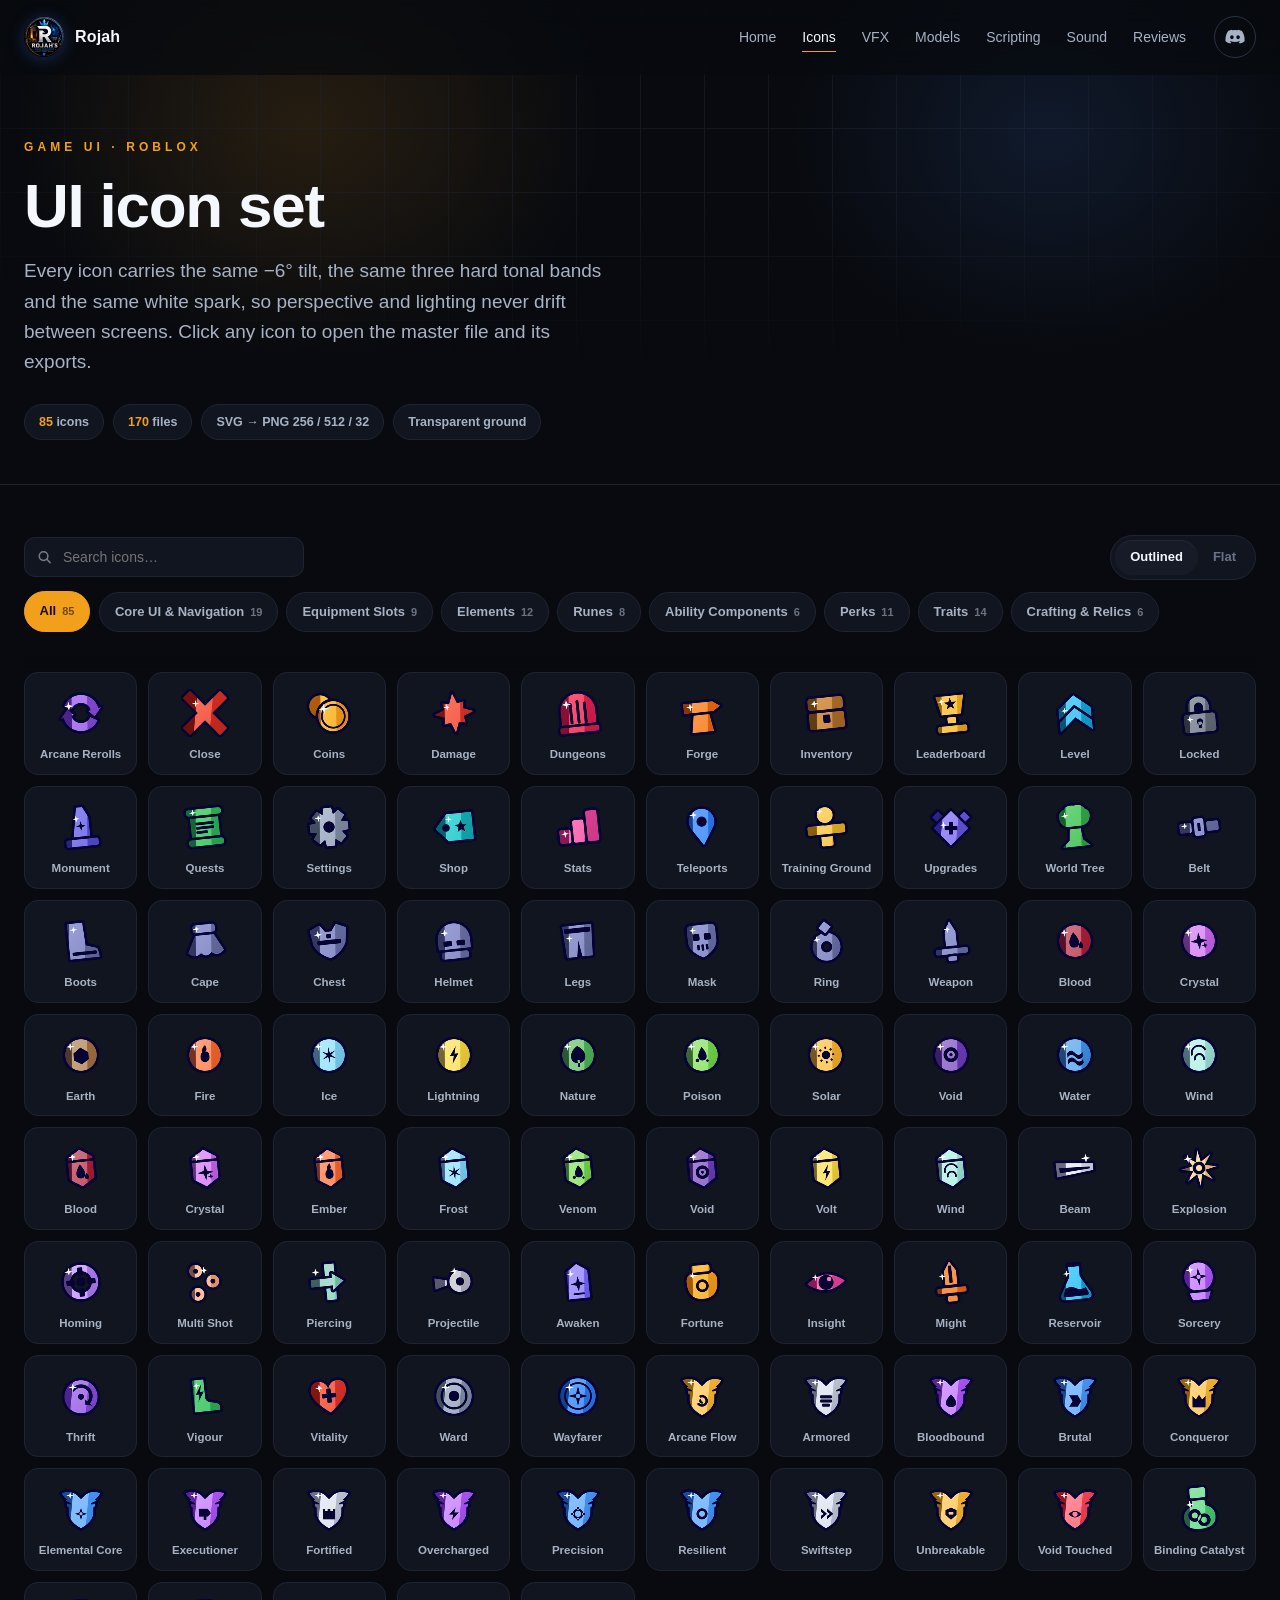
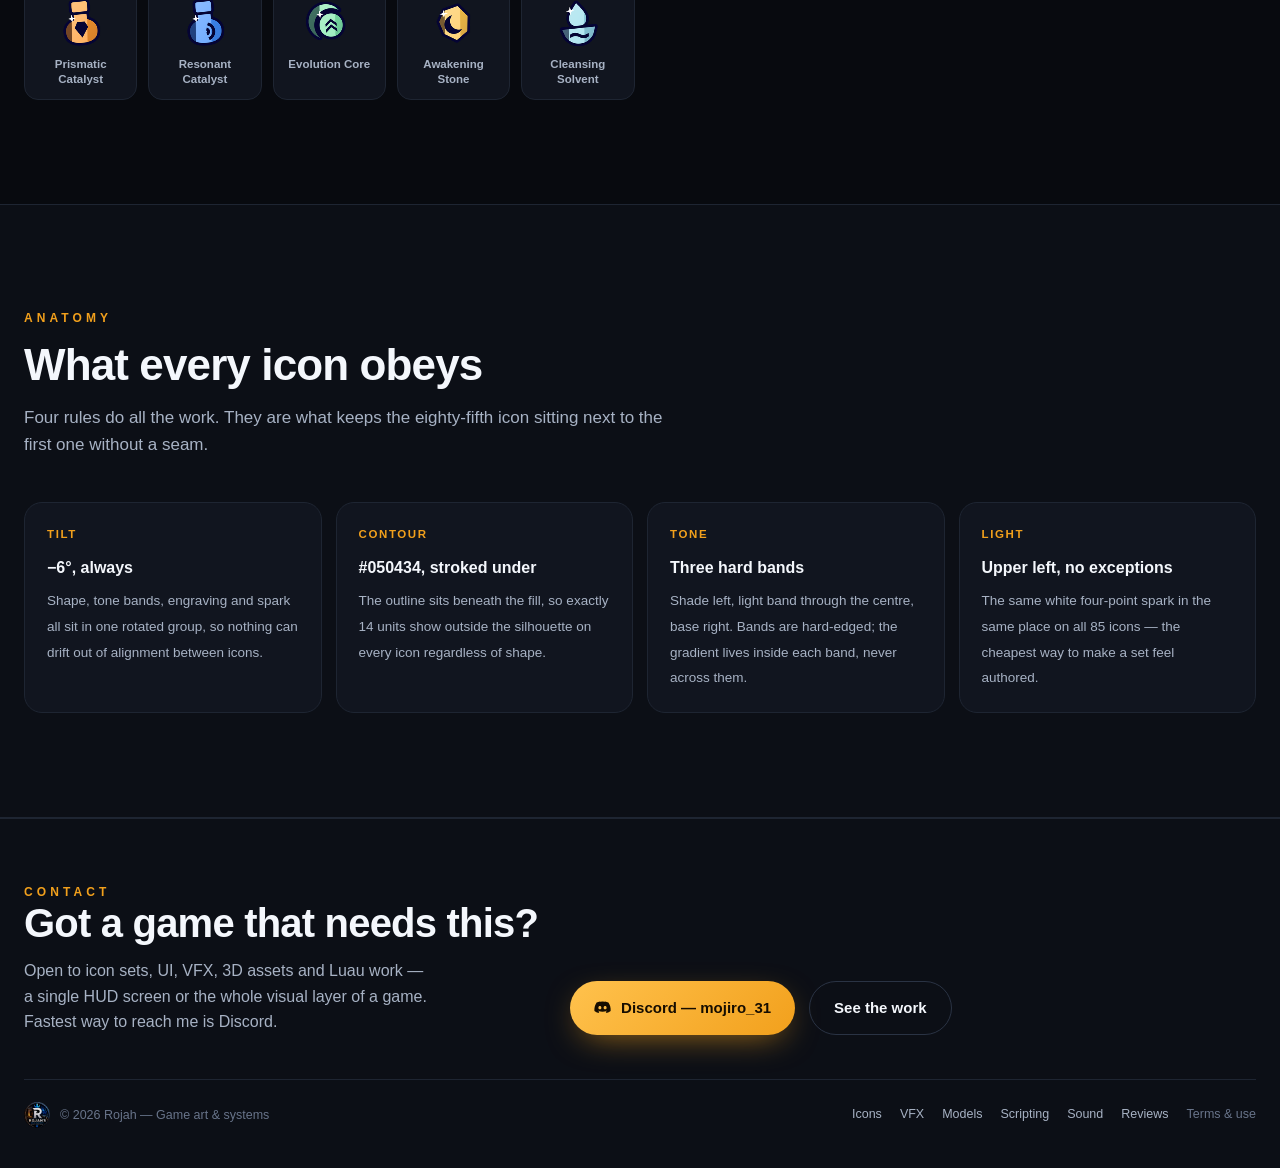
==== commit ac97d841: "Security policy in-page (GitHub Pages ignores _headers); drop anatomy figure" ====
--- a/icons.html
+++ b/icons.html
@@ -3,6 +3,8 @@
 <head>
 <meta charset="utf-8">
 <meta name="viewport" content="width=device-width,initial-scale=1">
+<meta http-equiv="Content-Security-Policy" content="default-src 'self'; base-uri 'none'; form-action 'none'; object-src 'none'; script-src 'self'; style-src 'self' 'unsafe-inline' https://fonts.googleapis.com; font-src 'self' https://fonts.gstatic.com; img-src 'self' data:; media-src 'self' blob:; connect-src 'self'">
+<meta name="referrer" content="strict-origin-when-cross-origin">
 <title>UI icon set — Rojah</title>
 <meta name="description" content="85 game UI icons in one visual language: 8 categories, Outlined and Flat variants, vector masters and PNG exports.">
 <meta property="og:title" content="UI icon set — Rojah">
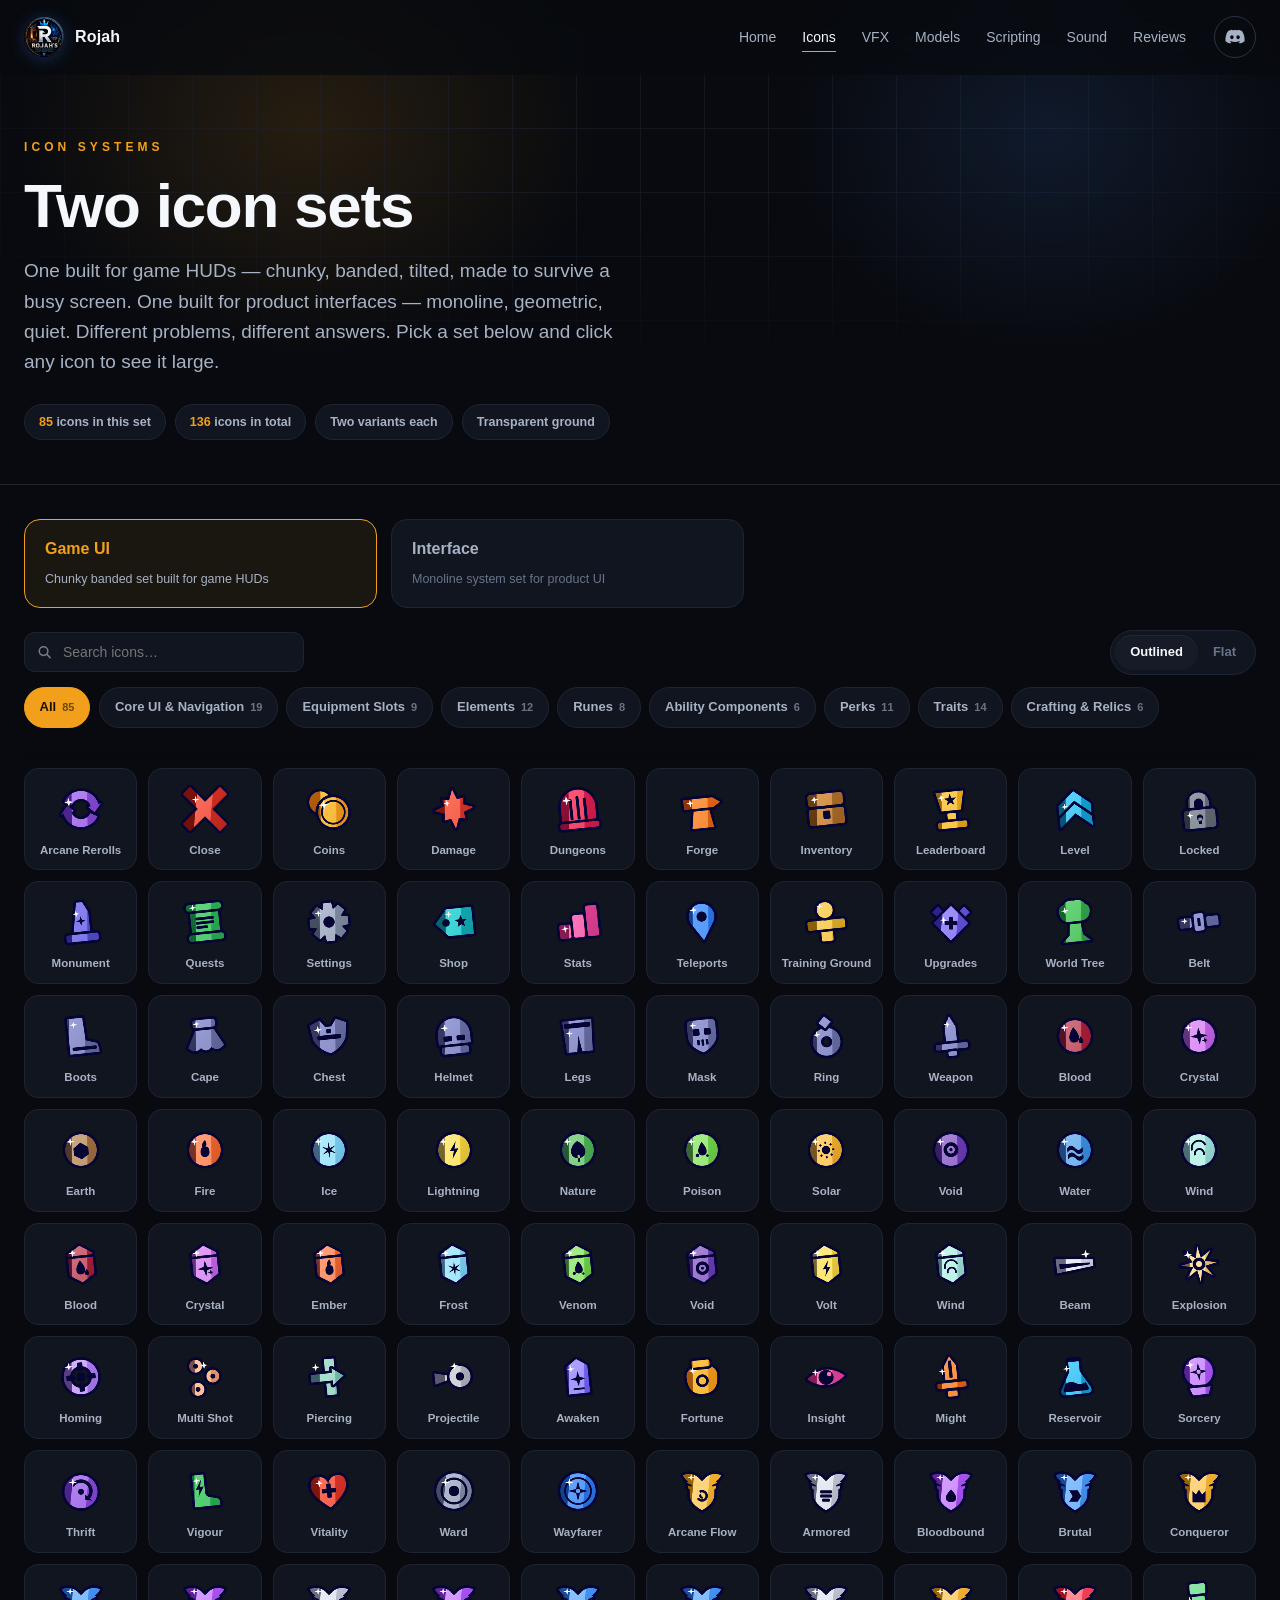
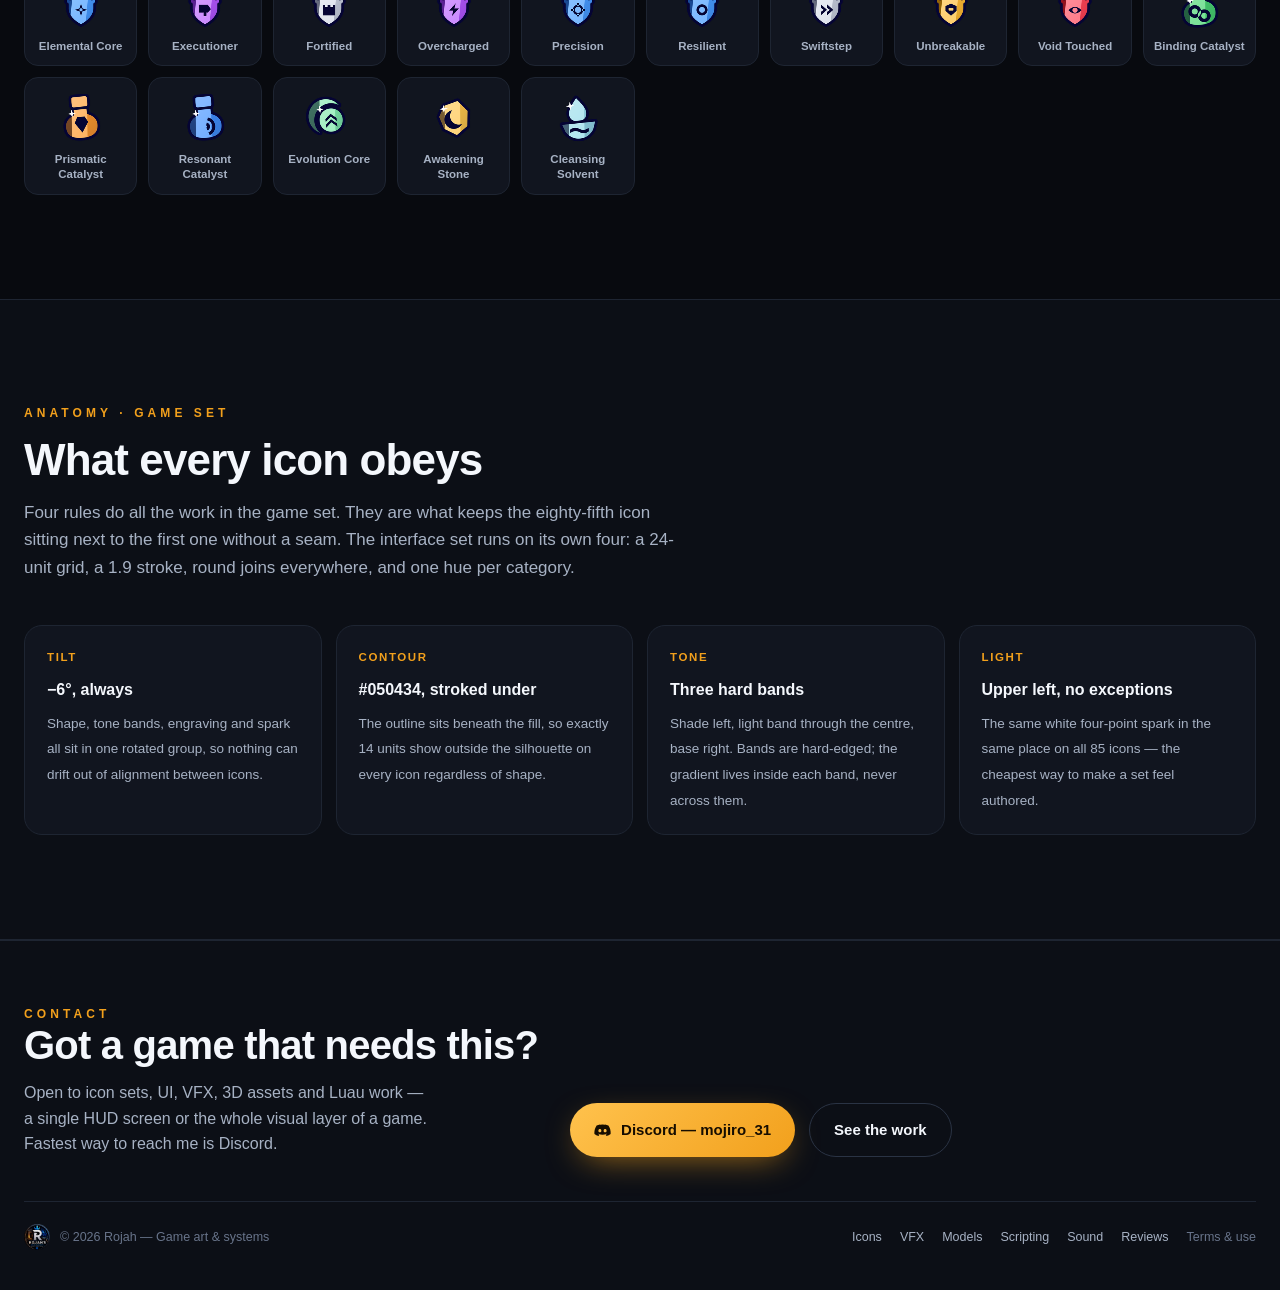
==== commit 94072924: "Second icon set: 51 monoline interface icons with a set switcher" ====
--- a/icons.html
+++ b/icons.html
@@ -31,20 +31,22 @@
 <header class="pagehead">
   <div class="gridlines"></div>
   <div class="wrap">
-    <div class="eyebrow">Game UI · Roblox</div>
-    <h1>UI icon set</h1>
-    <p class="lede">Every icon carries the same −6° tilt, the same three hard tonal bands and the same
-      white spark, so perspective and lighting never drift between screens. Click any icon to open the
-      master file and its exports.</p>
+    <div class="eyebrow">Icon systems</div>
+    <h1>Two icon sets</h1>
+    <p class="lede">One built for game HUDs — chunky, banded, tilted, made to survive a busy screen.
+      One built for product interfaces — monoline, geometric, quiet. Different problems, different
+      answers. Pick a set below and click any icon to see it large.</p>
     <div class="pills">
-      <span><b>85</b> icons</span><span><b>170</b> files</span><span>SVG → PNG 256 / 512 / 32</span>
-      <span>Transparent ground</span>
+      <span><b id="setcount">85</b> icons in this set</span><span><b>136</b> icons in total</span>
+      <span>Two variants each</span><span>Transparent ground</span>
     </div>
   </div>
 </header>
 
 <section style="padding-top:34px">
   <div class="wrap">
+    <div class="sets" id="sets"></div>
+
     <div class="toolbar">
       <div class="tbtop">
         <div class="search">
@@ -66,10 +68,11 @@
 <section style="background:var(--bg-2);border-block:1px solid var(--line)">
   <div class="wrap">
     <div class="sechead reveal">
-      <div class="eyebrow">Anatomy</div>
+      <div class="eyebrow">Anatomy · game set</div>
       <h2>What every icon obeys</h2>
-      <p>Four rules do all the work. They are what keeps the eighty-fifth icon sitting next to the first
-        one without a seam.</p>
+      <p>Four rules do all the work in the game set. They are what keeps the eighty-fifth icon sitting
+        next to the first one without a seam. The interface set runs on its own four: a 24-unit grid,
+        a 1.9 stroke, round joins everywhere, and one hue per category.</p>
     </div>
     <div class="rules reveal" style="grid-template-columns:repeat(4,1fr)">
         <div class="rule"><u>Tilt</u><b>−6°, always</b><span>Shape, tone bands, engraving and spark all sit in one rotated group, so nothing can drift out of alignment between icons.</span></div>
--- a/css/style.css
+++ b/css/style.css
@@ -510,3 +510,16 @@
 .shotcard{width:auto;max-width:min(900px,100%);background:transparent;border:none}
 #shotimg{max-width:100%;max-height:82vh;width:auto;border-radius:16px;border:1px solid var(--line-2);display:block}
 .shotcard .x{background:rgba(10,13,20,.75);border:1px solid var(--line-2)}
+
+
+/* ---------- перемикач наборів ---------- */
+.sets{display:grid;grid-template-columns:repeat(2,minmax(0,1fr));gap:14px;max-width:720px;margin-bottom:6px}
+.setbtn{text-align:left;padding:16px 20px;border-radius:16px;border:1px solid var(--line);
+  background:var(--panel);transition:border-color .25s,background .25s,transform .25s var(--ease)}
+.setbtn b{display:block;font-family:"Space Grotesk",sans-serif;font-size:16px;color:var(--ink-2);margin-bottom:4px}
+.setbtn i{font-style:normal;font-size:12.5px;color:var(--ink-3)}
+.setbtn:hover{transform:translateY(-2px);border-color:var(--line-2)}
+.setbtn.on{border-color:var(--gold);background:rgba(242,160,28,.08)}
+.setbtn.on b{color:var(--gold)}
+.setbtn.on i{color:var(--ink-2)}
+@media (max-width:620px){.sets{grid-template-columns:1fr}}
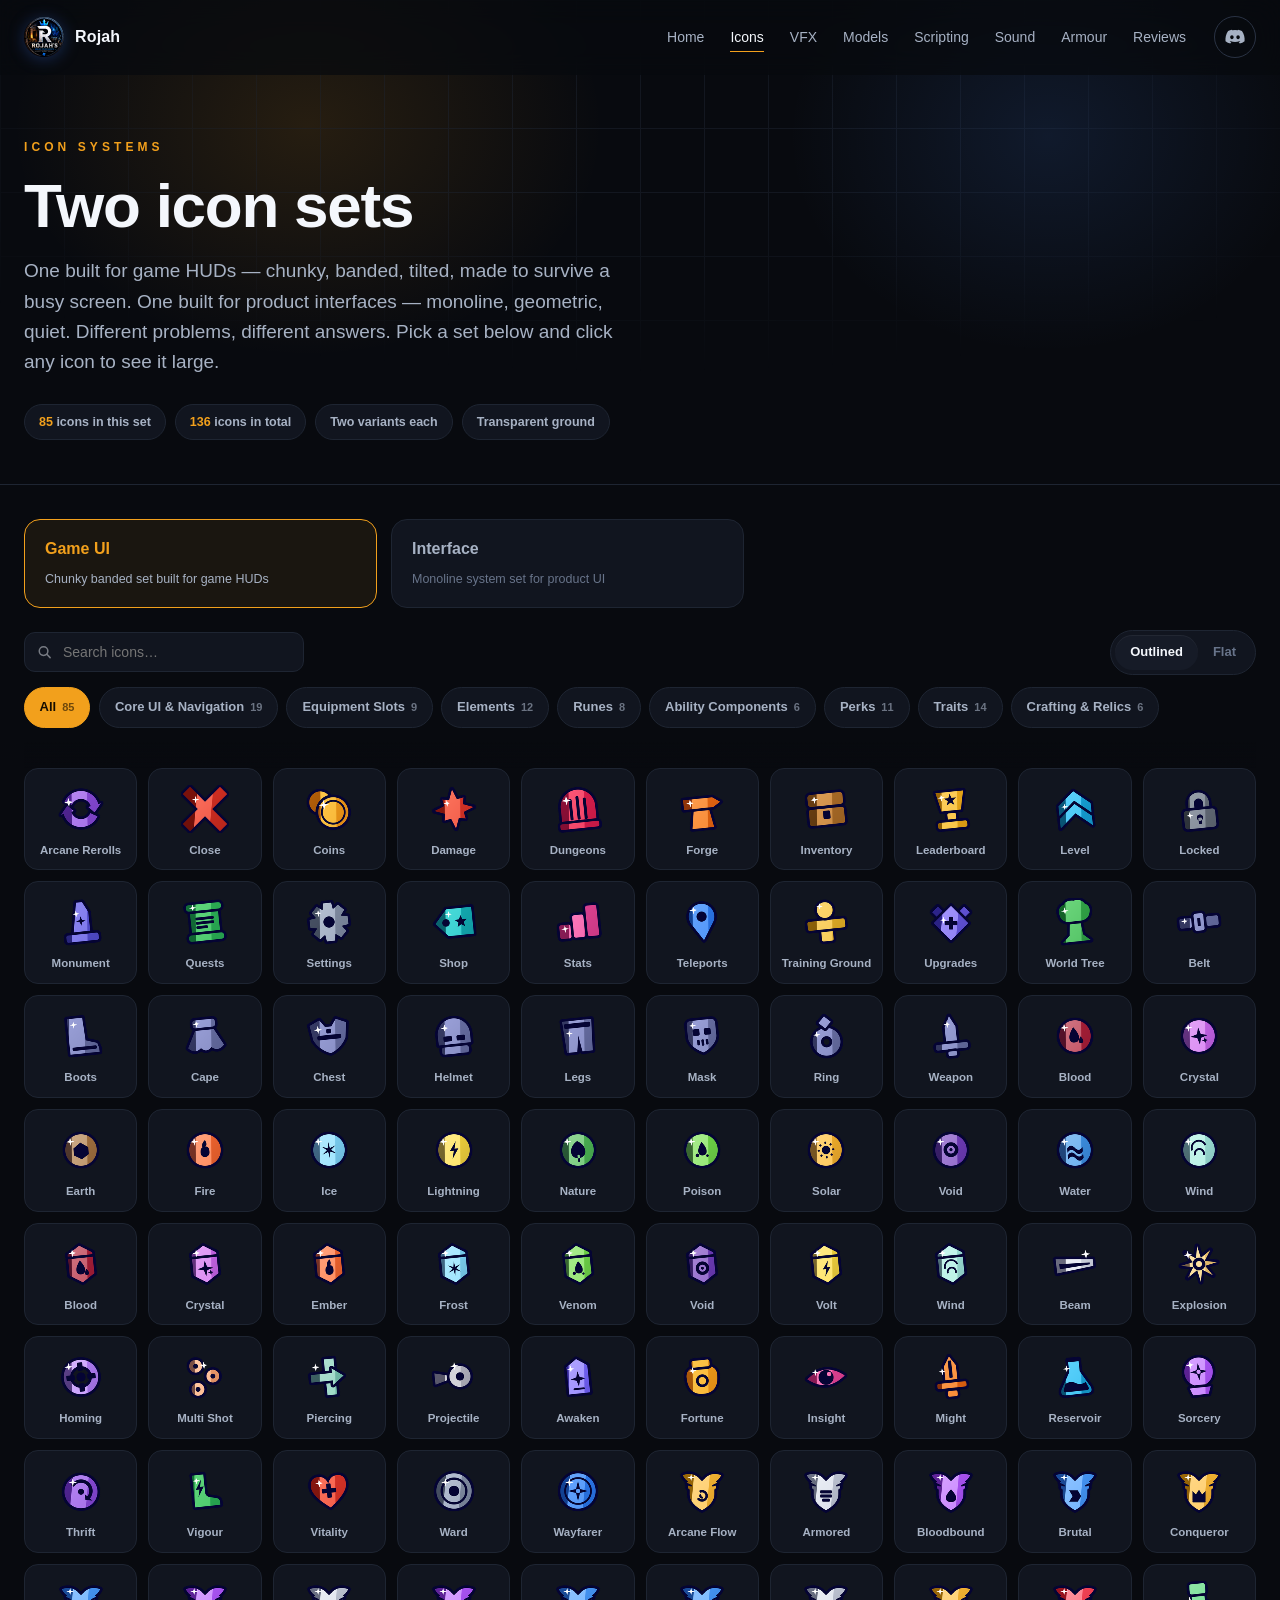
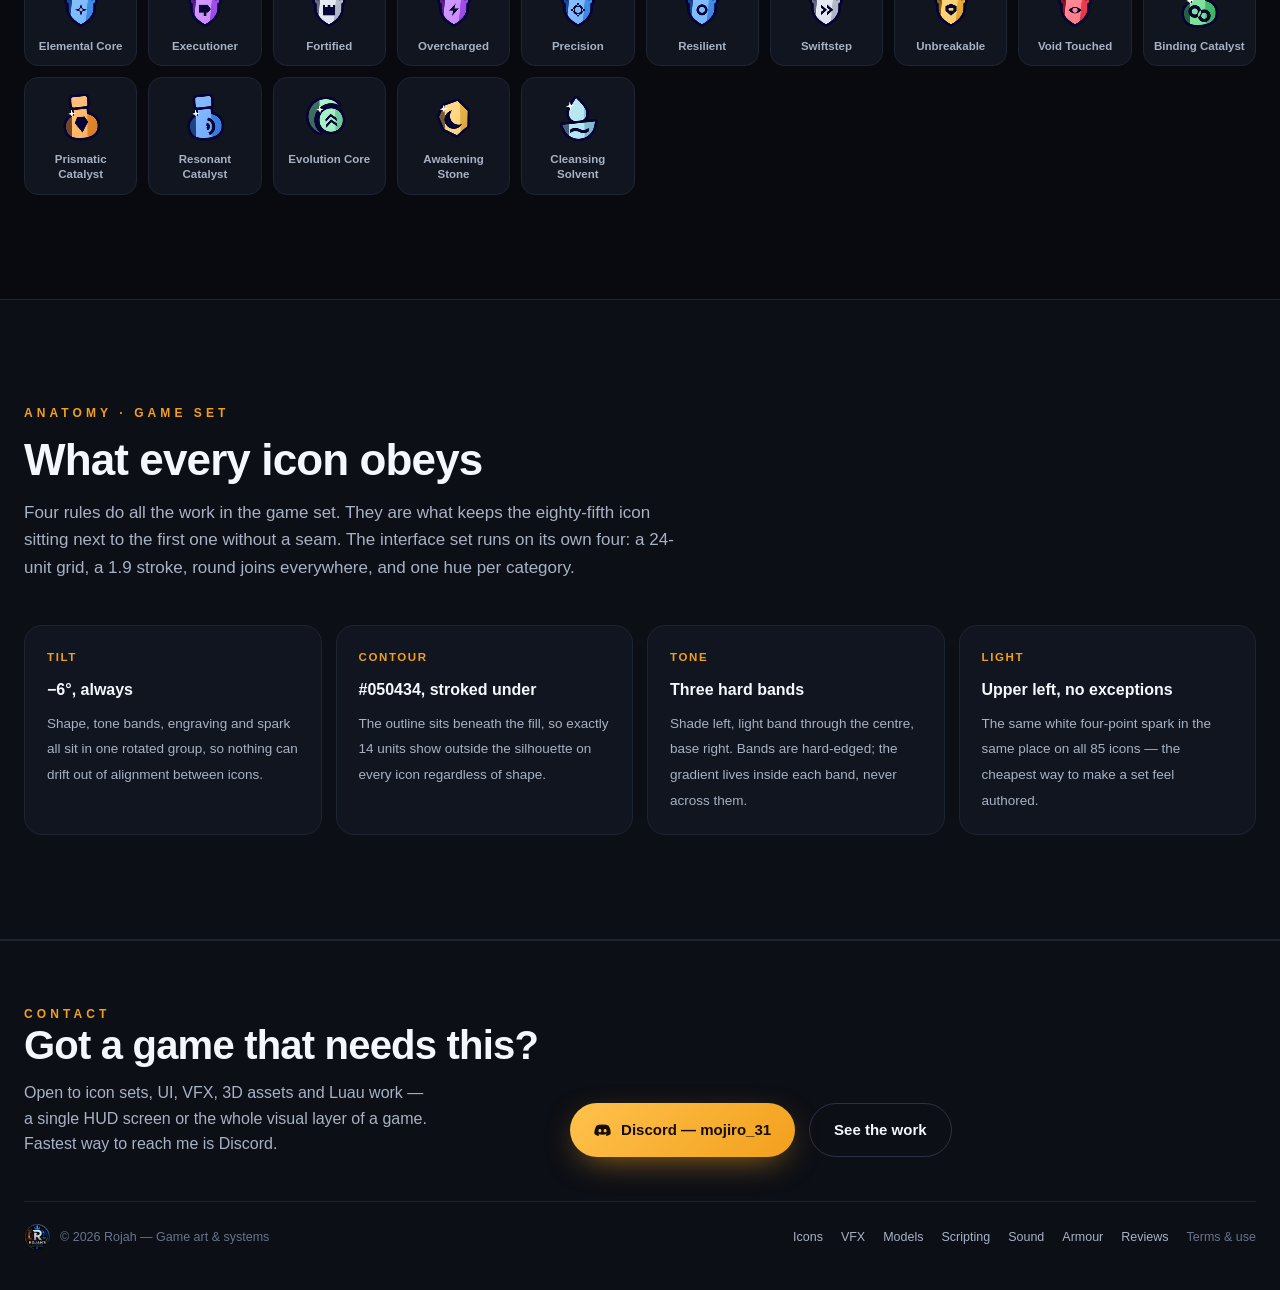
==== commit 9de9830f: "Armour sets showcase page" ====
--- a/icons.html
+++ b/icons.html
@@ -21,7 +21,7 @@
 <nav class="nav" id="nav">
   <div class="wrap">
     <a class="brand" href="index.html"><span class="mk"><img src="assets/brand-sm.png" alt="" draggable="false"></span> Rojah</a>
-    <div class="navlinks"><a href="index.html">Home</a><a href="icons.html" class=on>Icons</a><a href="vfx.html">VFX</a><a href="models.html">Models</a><a href="scripting.html">Scripting</a><a href="sounds.html">Sound</a><a href="reviews.html">Reviews</a></div>
+    <div class="navlinks"><a href="index.html">Home</a><a href="icons.html" class=on>Icons</a><a href="vfx.html">VFX</a><a href="models.html">Models</a><a href="scripting.html">Scripting</a><a href="sounds.html">Sound</a><a href="armour.html">Armour</a><a href="reviews.html">Reviews</a></div>
     <button class="navcta dsc" data-copy="mojiro_31" data-tip="Add me on Discord — mojiro_31"
       aria-label="Add me on Discord, opens instructions"><svg viewBox="0 0 24 24" fill="currentColor" aria-hidden="true"><path d="M20.3 4.9A19 19 0 0 0 15.6 3.4l-.2.4a17.6 17.6 0 0 0-6.7 0l-.3-.4A19 19 0 0 0 3.7 4.9C1 9 .3 13 .6 17a19.2 19.2 0 0 0 5.8 2.9l1.2-1.9a12.4 12.4 0 0 1-1.9-.9l.5-.4a13.7 13.7 0 0 0 11.7 0l.5.4a12.4 12.4 0 0 1-2 .9l1.3 1.9a19.1 19.1 0 0 0 5.8-2.9c.4-4.7-.7-8.6-3.2-12.1ZM8.3 14.6c-1.1 0-2.1-1-2.1-2.3s.9-2.3 2.1-2.3c1.2 0 2.1 1 2.1 2.3s-.9 2.3-2.1 2.3Zm7.4 0c-1.2 0-2.1-1-2.1-2.3s.9-2.3 2.1-2.3 2.1 1 2.1 2.3-.9 2.3-2.1 2.3Z"/></svg></button>
   </div>
@@ -112,6 +112,7 @@
         <a href="models.html">Models</a>
         <a href="scripting.html">Scripting</a>
         <a href="sounds.html">Sound</a>
+        <a href="armour.html">Armour</a>
         <a href="reviews.html">Reviews</a>
         <a href="terms.html">Terms &amp; use</a>
       </span>
--- a/css/style.css
+++ b/css/style.css
@@ -523,3 +523,33 @@
 .setbtn.on b{color:var(--gold)}
 .setbtn.on i{color:var(--ink-2)}
 @media (max-width:620px){.sets{grid-template-columns:1fr}}
+
+
+/* ---------- armour sets ---------- */
+.armour{display:flex;flex-direction:column;gap:20px}
+.aset{display:grid;grid-template-columns:minmax(0,300px) minmax(0,1fr);gap:26px;
+  border:1px solid var(--line);border-left:3px solid var(--c,var(--line-2));
+  border-radius:20px;background:var(--panel);padding:22px;transition:border-color .3s,transform .3s var(--ease)}
+.aset:hover{transform:translateY(-3px);border-color:var(--line-2);border-left-color:var(--c)}
+.aworn{border-radius:14px;overflow:hidden;background:#0A0D14;aspect-ratio:4/5;
+  display:grid;place-items:center}
+.aworn img{width:100%;height:100%;object-fit:cover}
+.ahold{display:flex;flex-direction:column;align-items:center;gap:6px;color:var(--ink-3);text-align:center;padding:20px}
+.ahold span{font-family:"Space Grotesk",sans-serif;font-size:19px;color:var(--c,var(--ink-2))}
+.ahold i{font-style:normal;font-size:12px;letter-spacing:.08em;text-transform:uppercase}
+.ahead{display:flex;align-items:center;gap:12px;margin-bottom:10px}
+.ahead h3{font-size:24px}
+.arar{font-style:normal;font-size:11.5px;font-weight:700;letter-spacing:.12em;text-transform:uppercase;
+  color:var(--c);border:1px solid var(--c);border-radius:999px;padding:4px 11px;opacity:.9}
+.abody p{font-size:14.5px;color:var(--ink-2);max-width:72ch}
+.apieces{display:grid;grid-template-columns:repeat(7,minmax(0,1fr));gap:10px;margin-top:20px}
+.apiece{margin:0;text-align:center}
+.apiece img,.apend{display:block;width:100%;aspect-ratio:1;border-radius:10px;
+  background:#0A0D14;border:1px solid var(--line);object-fit:cover}
+.apend{background:repeating-linear-gradient(135deg,#0E1218 0 6px,#141922 6px 12px)}
+.apiece figcaption{margin-top:7px;font-size:11px;color:var(--ink-3);letter-spacing:.04em}
+@media (max-width:900px){
+  .aset{grid-template-columns:1fr}
+  .aworn{aspect-ratio:16/10;max-height:320px}
+  .apieces{grid-template-columns:repeat(4,minmax(0,1fr))}
+}
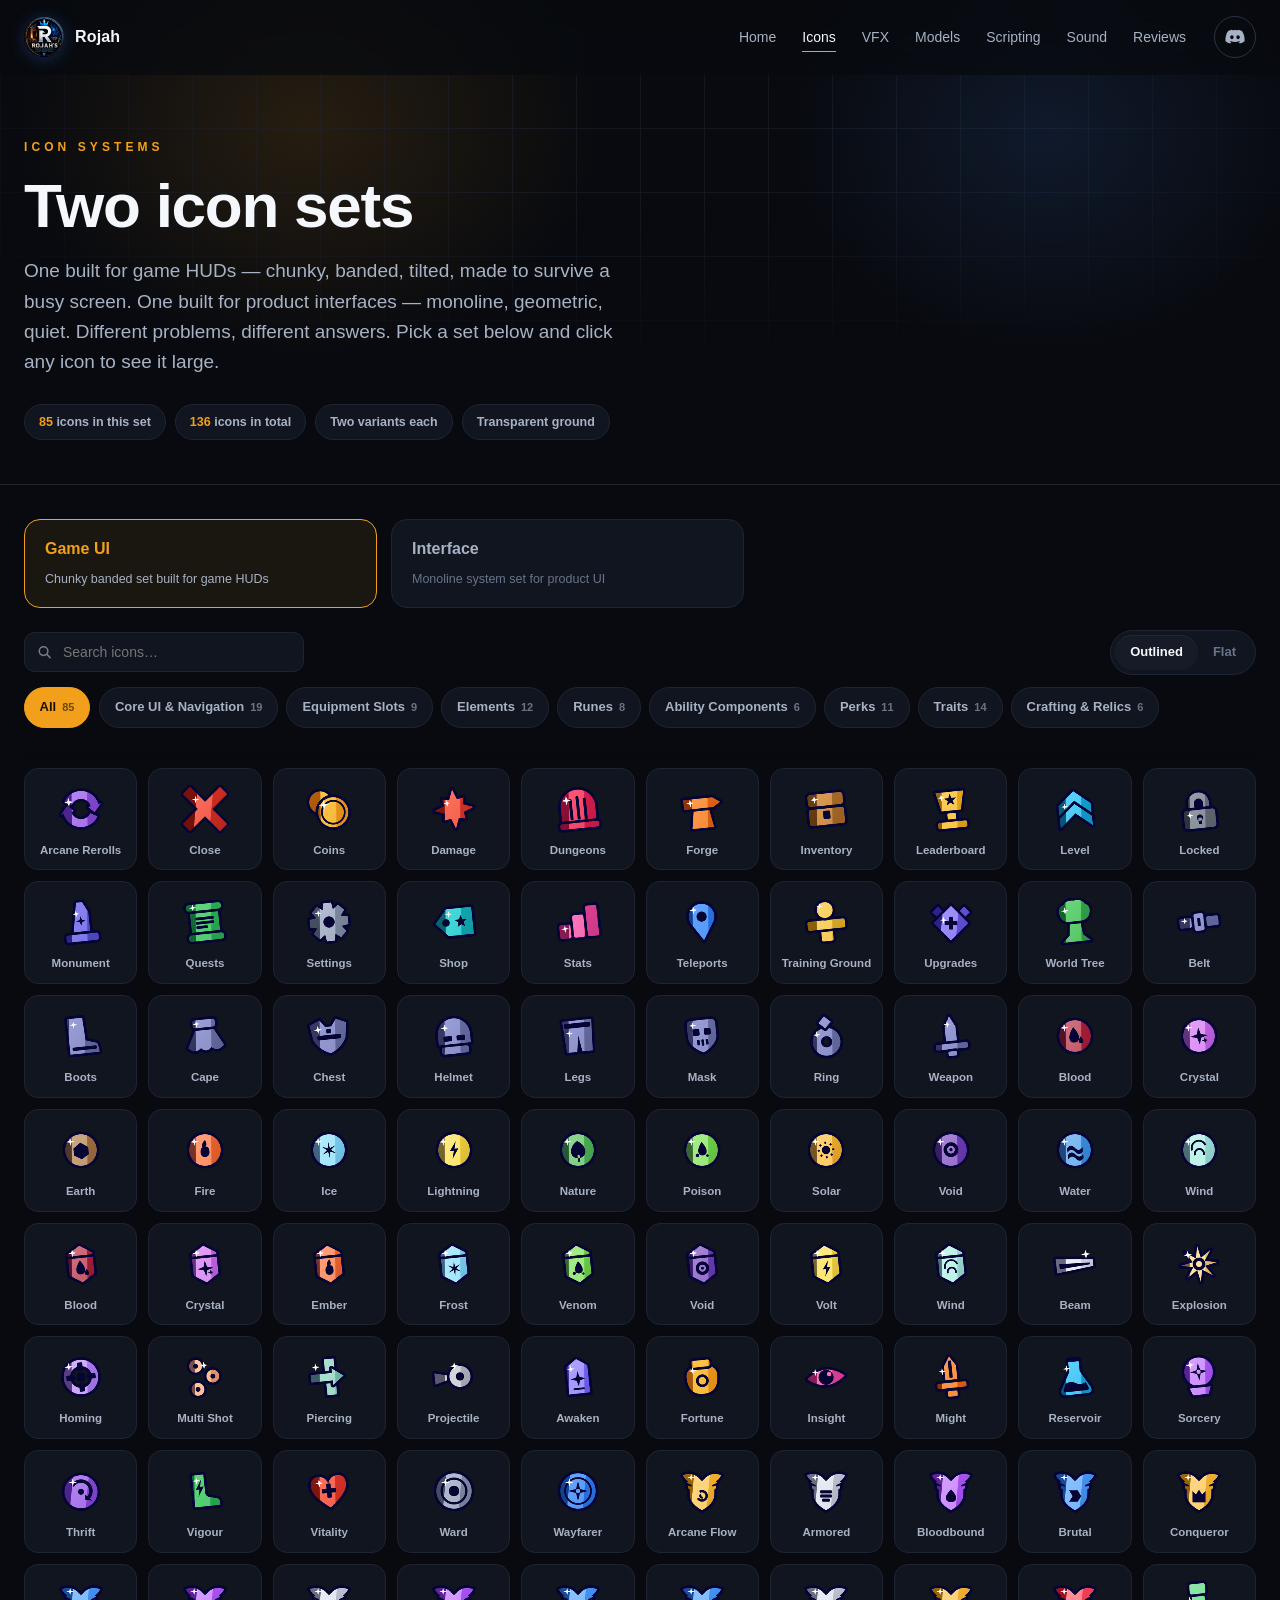
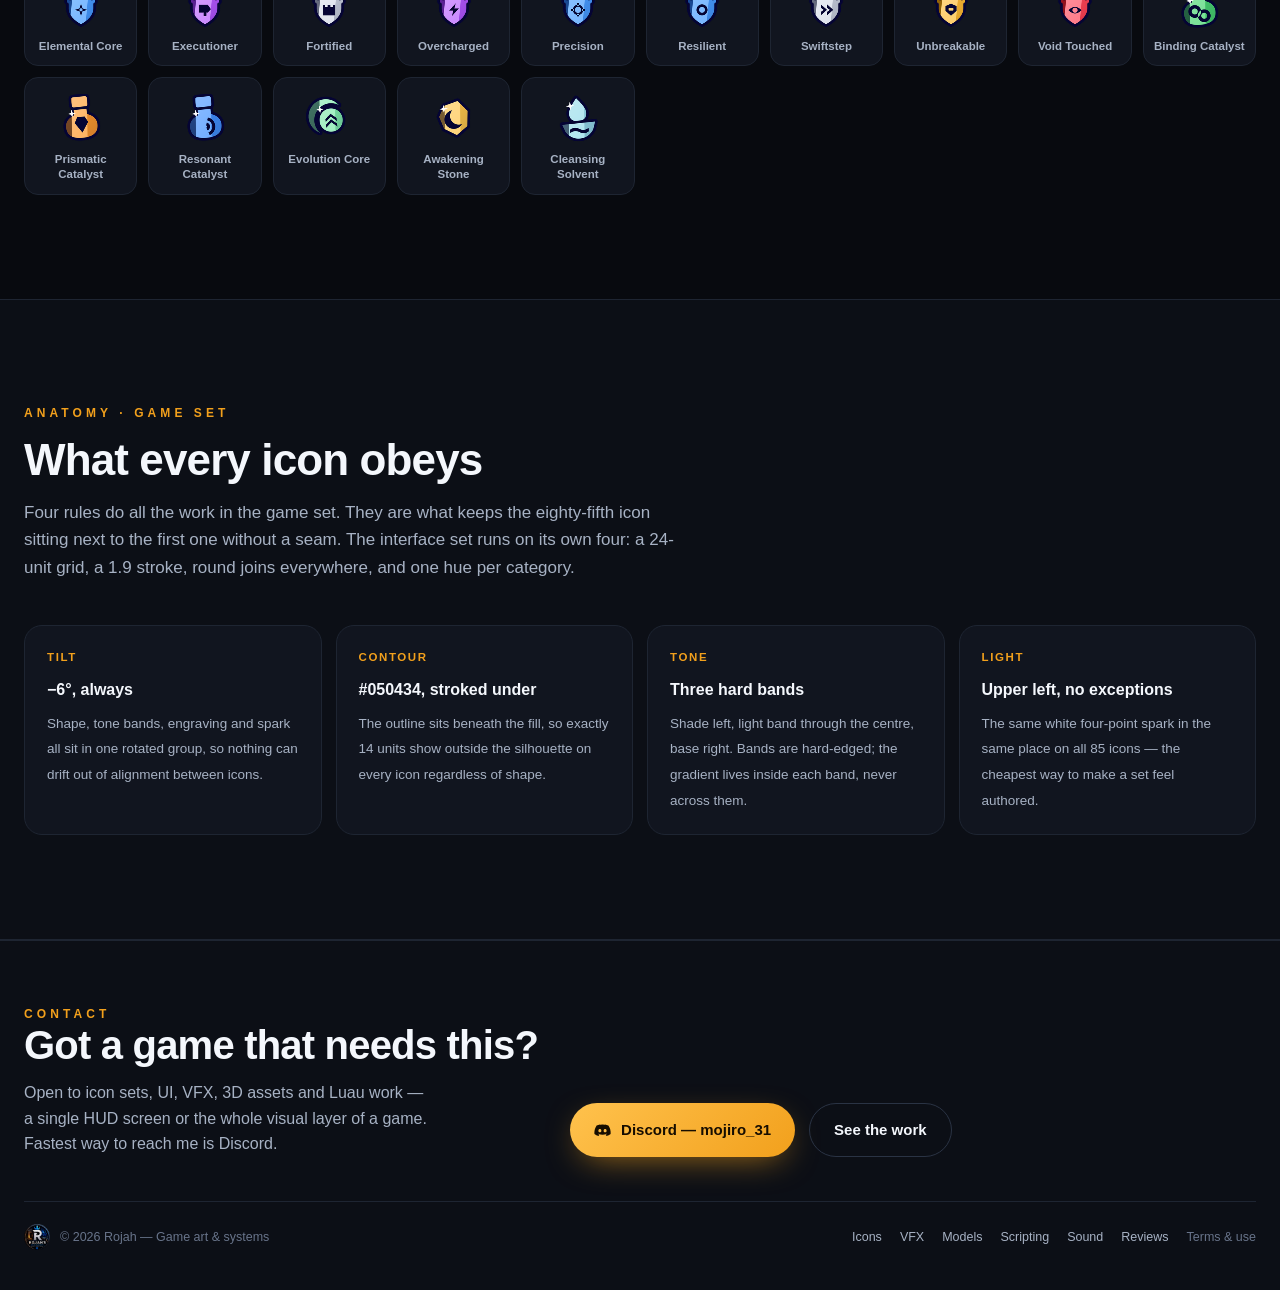
==== commit 8d051a7e: "Armour showcase moved into Models" ====
--- a/icons.html
+++ b/icons.html
@@ -21,7 +21,7 @@
 <nav class="nav" id="nav">
   <div class="wrap">
     <a class="brand" href="index.html"><span class="mk"><img src="assets/brand-sm.png" alt="" draggable="false"></span> Rojah</a>
-    <div class="navlinks"><a href="index.html">Home</a><a href="icons.html" class=on>Icons</a><a href="vfx.html">VFX</a><a href="models.html">Models</a><a href="scripting.html">Scripting</a><a href="sounds.html">Sound</a><a href="armour.html">Armour</a><a href="reviews.html">Reviews</a></div>
+    <div class="navlinks"><a href="index.html">Home</a><a href="icons.html" class=on>Icons</a><a href="vfx.html">VFX</a><a href="models.html">Models</a><a href="scripting.html">Scripting</a><a href="sounds.html">Sound</a><a href="reviews.html">Reviews</a></div>
     <button class="navcta dsc" data-copy="mojiro_31" data-tip="Add me on Discord — mojiro_31"
       aria-label="Add me on Discord, opens instructions"><svg viewBox="0 0 24 24" fill="currentColor" aria-hidden="true"><path d="M20.3 4.9A19 19 0 0 0 15.6 3.4l-.2.4a17.6 17.6 0 0 0-6.7 0l-.3-.4A19 19 0 0 0 3.7 4.9C1 9 .3 13 .6 17a19.2 19.2 0 0 0 5.8 2.9l1.2-1.9a12.4 12.4 0 0 1-1.9-.9l.5-.4a13.7 13.7 0 0 0 11.7 0l.5.4a12.4 12.4 0 0 1-2 .9l1.3 1.9a19.1 19.1 0 0 0 5.8-2.9c.4-4.7-.7-8.6-3.2-12.1ZM8.3 14.6c-1.1 0-2.1-1-2.1-2.3s.9-2.3 2.1-2.3c1.2 0 2.1 1 2.1 2.3s-.9 2.3-2.1 2.3Zm7.4 0c-1.2 0-2.1-1-2.1-2.3s.9-2.3 2.1-2.3 2.1 1 2.1 2.3-.9 2.3-2.1 2.3Z"/></svg></button>
   </div>
@@ -112,7 +112,6 @@
         <a href="models.html">Models</a>
         <a href="scripting.html">Scripting</a>
         <a href="sounds.html">Sound</a>
-        <a href="armour.html">Armour</a>
         <a href="reviews.html">Reviews</a>
         <a href="terms.html">Terms &amp; use</a>
       </span>
